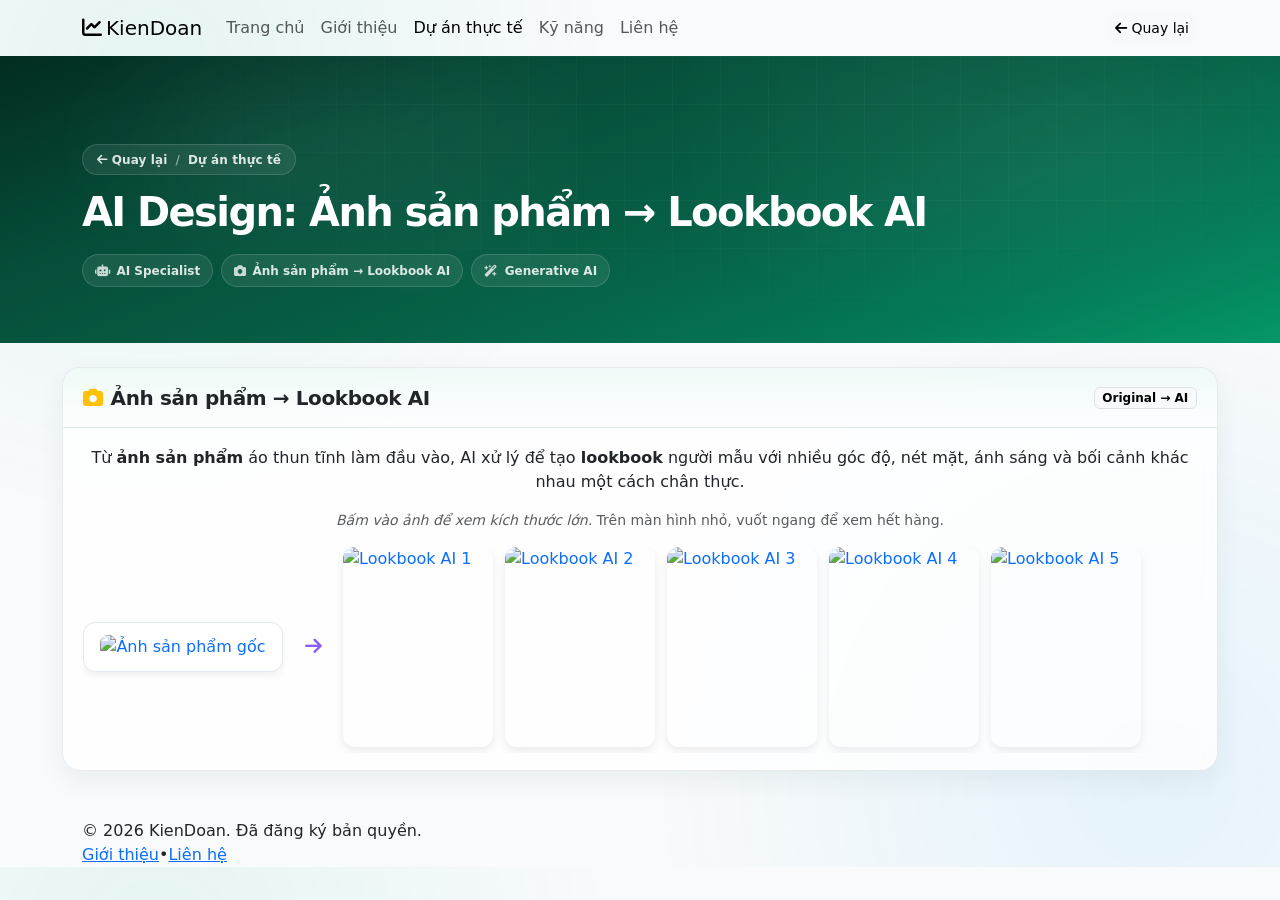
==== case-study-ai.html @ 12bda150 "Add files via upload" ====
<!DOCTYPE html>
<html lang="vi">

<head>
  <meta charset="UTF-8">
  <meta name="viewport" content="width=device-width,initial-scale=1.0">
  <title>Dự Án Tối Ưu Quảng Cáo Facebook | Hồ Sơ KienDoan</title>
  <meta name="description"
    content="Dự án tối ưu quảng cáo Facebook theo cấu trúc tổng quan, vấn đề, chiến lược, triển khai, tối ưu và kết quả.">
  <link rel="preconnect" href="https://fonts.googleapis.com">
  <link rel="preconnect" href="https://fonts.gstatic.com" crossorigin>
  <link href="https://fonts.googleapis.com/css2?family=Inter:wght@300;400;500;600;700;800;900&amp;display=swap"
    rel="stylesheet">
  <link href="https://cdn.jsdelivr.net/npm/bootstrap@5.3.3/dist/css/bootstrap.min.css" rel="stylesheet">
  <link href="https://cdnjs.cloudflare.com/ajax/libs/font-awesome/6.5.1/css/all.min.css" rel="stylesheet">
  <link href="assets/css/styles.css" rel="stylesheet">
  <style>
    html {
      scroll-behavior: smooth;
    }

    body {
      background:
        radial-gradient(circle at 12% 8%, rgba(16, 185, 129, 0.08), transparent 33%),
        radial-gradient(circle at 90% 90%, rgba(14, 165, 233, 0.08), transparent 36%),
        #f8fafc;
    }

    .read-progress {
      position: fixed;
      top: 0;
      left: 0;
      height: 3px;
      width: 0;
      background: linear-gradient(90deg, #10b981, #14b8a6);
      z-index: 1200;
      box-shadow: 0 3px 10px rgba(16, 185, 129, 0.35);
      transition: width 120ms linear;
    }

    .case-floating-nav {
      position: sticky;
      top: 92px;
      align-self: start;
      padding: .85rem;
      border-radius: 14px;
      border: 1px solid rgba(148, 163, 184, 0.25);
      background: rgba(255, 255, 255, 0.86);
      backdrop-filter: blur(10px);
      -webkit-backdrop-filter: blur(10px);
      box-shadow: 0 10px 24px rgba(2, 44, 34, 0.08);
    }

    .case-layout {
      display: grid;
      grid-template-columns: minmax(0, 1fr) 220px;
      gap: 1.2rem;
      align-items: start;
    }

    .case-content {
      min-width: 0;
    }

    .case-nav-title {
      margin: 0 0 .55rem;
      font-size: .75rem;
      font-weight: 850;
      color: var(--gray-500);
      text-transform: uppercase;
      letter-spacing: .08em;
    }

    .case-nav-list {
      margin: 0;
      padding: 0;
      list-style: none;
      display: grid;
      gap: .28rem;
    }

    .case-nav-link {
      display: flex;
      align-items: center;
      gap: .42rem;
      font-size: .79rem;
      text-decoration: none;
      color: var(--gray-600);
      padding: .38rem .5rem;
      border-radius: 10px;
      transition: background 180ms ease, color 180ms ease, transform 180ms ease;
    }

    .case-nav-link i {
      font-size: .75rem;
      color: var(--primary-600);
    }

    .case-nav-link:hover {
      color: var(--gray-900);
      background: rgba(16, 185, 129, 0.08);
      transform: translateX(2px);
    }

    .case-nav-link.is-active {
      color: var(--primary-800);
      background: rgba(16, 185, 129, 0.12);
      font-weight: 700;
    }

    .visual-placeholder {
      border: 1px dashed rgba(148, 163, 184, 0.45);
      border-radius: 14px;
      background: linear-gradient(135deg, rgba(16, 185, 129, 0.08), rgba(255, 255, 255, 0.96));
      min-height: 118px;
      padding: .85rem;
      display: grid;
      place-items: center;
      text-align: center;
      color: var(--gray-600);
      font-size: .84rem;
      font-weight: 700;
    }

    .visual-placeholder small {
      display: block;
      margin-top: .35rem;
      color: var(--gray-500);
      font-weight: 600;
    }

    .mini-chart {
      border: 1px solid rgba(148, 163, 184, 0.25);
      border-radius: 14px;
      background: linear-gradient(180deg, rgba(248, 250, 252, 0.88), #fff);
      padding: .75rem;
    }

    .mini-chart-head {
      font-size: .72rem;
      font-weight: 800;
      color: var(--gray-500);
      letter-spacing: .06em;
      text-transform: uppercase;
      margin-bottom: .65rem;
    }

    .mini-bars {
      display: flex;
      align-items: flex-end;
      gap: .35rem;
      min-height: 74px;
    }

    .mini-bars span {
      flex: 1;
      border-radius: 999px 999px 6px 6px;
      background: linear-gradient(180deg, rgba(16, 185, 129, .82), rgba(16, 185, 129, .42));
      border: 1px solid rgba(16, 185, 129, .24);
    }

    .mini-bars span:nth-child(1) {
      height: 32px;
    }

    .mini-bars span:nth-child(2) {
      height: 56px;
    }

    .mini-bars span:nth-child(3) {
      height: 74px;
    }

    .mini-bars span:nth-child(4) {
      height: 46px;
    }

    .mini-bars span:nth-child(5) {
      height: 26px;
    }

    .mini-legend {
      display: flex;
      justify-content: space-between;
      gap: .45rem;
      margin-top: .6rem;
      font-size: .68rem;
      color: var(--gray-500);
      font-weight: 700;
    }

    .mini-heat {
      display: grid;
      grid-template-columns: repeat(5, 1fr);
      gap: .3rem;
    }

    .mini-heat span {
      aspect-ratio: 1/1;
      border-radius: 8px;
      border: 1px solid rgba(148, 163, 184, .2);
      background: #ecfeff;
    }

    .mini-heat span:nth-child(2),
    .mini-heat span:nth-child(7),
    .mini-heat span:nth-child(11) {
      background: #bbf7d0;
    }

    .mini-heat span:nth-child(3),
    .mini-heat span:nth-child(8),
    .mini-heat span:nth-child(13) {
      background: #86efac;
    }

    .mini-heat span:nth-child(4),
    .mini-heat span:nth-child(14) {
      background: #fecaca;
    }

    .mini-heat span:nth-child(5),
    .mini-heat span:nth-child(10),
    .mini-heat span:nth-child(15) {
      background: #fee2e2;
    }

    .decision-card {
      border: 1px solid rgba(148, 163, 184, 0.24);
      border-radius: 16px;
      padding: 1rem .95rem;
      background: rgba(255, 255, 255, 0.88);
      box-shadow: 0 8px 20px rgba(2, 44, 34, 0.06);
      height: 100%;
    }

    .decision-card h6 {
      margin: 0 0 .35rem;
      font-weight: 850;
      letter-spacing: -.01em;
    }

    .decision-card p {
      margin: 0;
      color: var(--gray-600);
      font-size: .86rem;
      line-height: 1.55;
    }

    .decision-card.scale {
      border-color: rgba(5, 150, 105, 0.28);
      background: rgba(236, 253, 245, 0.78);
    }

    .decision-card.optimize {
      border-color: rgba(37, 99, 235, 0.26);
      background: rgba(239, 246, 255, 0.76);
    }

    .decision-card.hold {
      border-color: rgba(245, 158, 11, 0.28);
      background: rgba(255, 251, 235, 0.82);
    }

    .decision-card.kill {
      border-color: rgba(239, 68, 68, 0.26);
      background: rgba(254, 242, 242, 0.8);
    }

    .ba-grid {
      display: grid;
      grid-template-columns: repeat(2, minmax(0, 1fr));
      gap: 1rem;
    }

    .ba-card {
      border: 1px solid rgba(148, 163, 184, 0.24);
      border-radius: 18px;
      background: rgba(255, 255, 255, 0.86);
      box-shadow: 0 10px 24px rgba(2, 44, 34, 0.06);
      overflow: hidden;
      height: 100%;
    }

    .ba-card.before {
      border-color: rgba(239, 68, 68, 0.22);
    }

    .ba-card.after {
      border-color: rgba(16, 185, 129, 0.28);
    }

    .ba-card-head {
      display: flex;
      align-items: center;
      justify-content: space-between;
      gap: .75rem;
      padding: .95rem 1.05rem;
      border-bottom: 1px solid rgba(148, 163, 184, 0.18);
    }

    .ba-card.before .ba-card-head {
      background: rgba(254, 242, 242, 0.78);
    }

    .ba-card.after .ba-card-head {
      background: rgba(236, 253, 245, 0.82);
    }

    .ba-title {
      margin: 0;
      font-weight: 900;
      color: var(--gray-900);
      letter-spacing: -.02em;
    }

    .ba-tag {
      flex: 0 0 auto;
      border-radius: 999px;
      padding: .25rem .55rem;
      font-size: .68rem;
      font-weight: 850;
      text-transform: uppercase;
      letter-spacing: .06em;
    }

    .before .ba-tag {
      color: #991b1b;
      background: rgba(254, 226, 226, 0.95);
    }

    .after .ba-tag {
      color: #047857;
      background: rgba(209, 250, 229, 0.95);
    }

    .ba-card-body {
      padding: 1rem 1.05rem;
      color: var(--gray-600);
    }

    .ba-list {
      margin: 0;
      padding-left: 1.1rem;
    }

    .ba-list li+li {
      margin-top: .52rem;
    }

    .ba-metric-grid {
      display: grid;
      grid-template-columns: repeat(4, minmax(0, 1fr));
      gap: .75rem;
      margin-top: 1rem;
    }

    .ba-metric {
      border: 1px solid rgba(148, 163, 184, 0.22);
      border-radius: 14px;
      background: linear-gradient(180deg, rgba(248, 250, 252, 0.9), #fff);
      padding: .85rem;
      min-height: 104px;
    }

    .ba-metric-label {
      margin: 0 0 .4rem;
      font-size: .7rem;
      color: var(--gray-500);
      font-weight: 850;
      text-transform: uppercase;
      letter-spacing: .07em;
    }

    .ba-metric-change {
      display: flex;
      align-items: baseline;
      justify-content: space-between;
      gap: .5rem;
      margin-bottom: .28rem;
    }

    .ba-metric-old {
      color: var(--gray-400);
      font-size: .86rem;
      font-weight: 800;
      text-decoration: line-through;
    }

    .ba-metric-new {
      color: var(--primary-800);
      font-size: 1.15rem;
      font-weight: 950;
      letter-spacing: -.03em;
    }

    .ba-metric-note {
      margin: 0;
      color: var(--gray-500);
      font-size: .78rem;
      line-height: 1.45;
    }

    .action-table {
      border: 1px solid rgba(148, 163, 184, 0.22);
      border-radius: 16px;
      overflow: hidden;
    }

    .action-row {
      display: grid;
      grid-template-columns: 1fr 1.2fr .8fr;
      gap: .75rem;
      padding: .8rem .95rem;
      align-items: start;
      background: rgba(255, 255, 255, 0.82);
    }

    .action-row+.action-row {
      border-top: 1px solid rgba(148, 163, 184, 0.16);
    }

    .action-row.head {
      background: rgba(16, 185, 129, 0.08);
      color: var(--gray-500);
      font-size: .72rem;
      font-weight: 900;
      text-transform: uppercase;
      letter-spacing: .07em;
    }

    .action-row strong {
      color: var(--gray-900);
      font-weight: 850;
    }

    .project-facts {
      display: grid;
      gap: .7rem;
    }

    .project-fact {
      display: grid;
      grid-template-columns: 104px 1fr;
      gap: .75rem;
      padding: .78rem .85rem;
      border: 1px solid rgba(148, 163, 184, 0.2);
      border-radius: 14px;
      background: rgba(248, 250, 252, 0.72);
    }

    .project-fact span {
      color: var(--gray-500);
      font-size: .72rem;
      font-weight: 900;
      text-transform: uppercase;
      letter-spacing: .07em;
    }

    .project-fact strong {
      color: var(--gray-900);
      font-size: .94rem;
      line-height: 1.45;
    }

    .ba-visual {
      margin-top: 1rem;
      border: 1px solid rgba(148, 163, 184, 0.22);
      border-radius: 16px;
      overflow: hidden;
      background: #fff;
    }

    .ba-visual img {
      display: block;
      width: 100%;
      height: auto;
      max-height: 520px;
      object-fit: contain;
      background: #fff;
    }

    .ba-visual figcaption {
      padding: .75rem .85rem;
      color: var(--gray-600);
      background: rgba(248, 250, 252, 0.8);
      border-top: 1px solid rgba(148, 163, 184, 0.18);
      font-size: .82rem;
      line-height: 1.45;
    }

    .strategy-summary {
      border: 1px solid rgba(16, 185, 129, 0.24);
      border-radius: 18px;
      padding: clamp(1rem, 2.5vw, 1.35rem);
      background:
        linear-gradient(135deg, rgba(236, 253, 245, 0.9), rgba(239, 246, 255, 0.82)),
        #fff;
    }

    .strategy-summary p {
      margin: 0;
      color: var(--gray-700);
      line-height: 1.75;
      font-size: 1rem;
    }

    .result-grid {
      display: grid;
      grid-template-columns: repeat(4, minmax(0, 1fr));
      gap: .85rem;
    }

    .result-stat {
      min-height: 132px;
      border: 1px solid rgba(16, 185, 129, 0.22);
      border-radius: 16px;
      padding: .95rem;
      background: linear-gradient(180deg, rgba(236, 253, 245, 0.78), #fff);
    }

    .result-stat .stat-label {
      margin: 0 0 .45rem;
      color: var(--gray-500);
      font-size: .72rem;
      font-weight: 900;
      letter-spacing: .07em;
      text-transform: uppercase;
    }

    .result-stat .stat-value {
      margin: 0;
      color: var(--primary-800);
      font-size: clamp(1.35rem, 3vw, 1.8rem);
      font-weight: 950;
      letter-spacing: -.04em;
      line-height: 1.05;
    }

    .result-stat .stat-note {
      margin: .45rem 0 0;
      color: var(--gray-600);
      font-size: .82rem;
      line-height: 1.45;
    }

    .cta-strip {
      border: 1px solid rgba(16, 185, 129, 0.24);
      border-radius: 20px;
      background: linear-gradient(120deg, rgba(2, 44, 34, 0.96), rgba(6, 95, 70, 0.94));
      color: #fff;
      padding: clamp(1.25rem, 2.5vw, 1.75rem);
      box-shadow: 0 18px 36px rgba(2, 44, 34, 0.2);
    }

    .cta-strip h4 {
      font-weight: 900;
      letter-spacing: -.02em;
      margin-bottom: .45rem;
    }

    .cta-strip p {
      margin: 0;
      color: rgba(255, 255, 255, 0.78);
    }

    .cta-actions {
      display: flex;
      flex-wrap: wrap;
      gap: .55rem;
      margin-top: 1rem;
    }

    .cta-actions .btn {
      border-radius: 999px;
      font-weight: 750;
      padding: .48rem .88rem;
    }

    .case-hero {
      background: linear-gradient(160deg, #022c22 0%, #064e3b 30%, #065f46 55%, #047857 80%, #059669 100%);
      padding: clamp(3.75rem, 7vw, 5.5rem) 0 clamp(2.75rem, 5vw, 3.5rem);
      color: #fff;
      position: relative;
      overflow: hidden;
    }

    .case-hero::before {
      content: '';
      position: absolute;
      inset: 0;
      background:
        radial-gradient(circle at 18% 30%, rgba(255, 255, 255, .10), transparent 35%),
        radial-gradient(circle at 85% 20%, rgba(255, 255, 255, .06), transparent 40%),
        linear-gradient(rgba(255, 255, 255, .03) 1px, transparent 1px),
        linear-gradient(90deg, rgba(255, 255, 255, .03) 1px, transparent 1px);
      background-size: auto, auto, 48px 48px, 48px 48px;
      pointer-events: none;
      opacity: .9;
      mask-image: radial-gradient(ellipse at 60% 30%, black 22%, transparent 70%);
      -webkit-mask-image: radial-gradient(ellipse at 60% 30%, black 22%, transparent 70%);
    }

    .case-hero * {
      position: relative;
    }

    .case-breadcrumb {
      display: inline-flex;
      align-items: center;
      gap: .5rem;
      padding: .35rem .85rem;
      border-radius: 999px;
      background: rgba(255, 255, 255, .08);
      border: 1px solid rgba(255, 255, 255, .14);
      color: rgba(255, 255, 255, .86);
      font-size: .75rem;
      font-weight: 650;
      letter-spacing: .01em;
      backdrop-filter: blur(10px);
      -webkit-backdrop-filter: blur(10px);
      margin-bottom: 1rem;
    }

    .case-title {
      font-weight: 900;
      letter-spacing: -.04em;
      line-height: 1.08;
      font-size: clamp(2rem, 5.2vw, 3rem);
      margin-bottom: .75rem;
    }

    .case-subtitle {
      color: rgba(255, 255, 255, .70);
      max-width: 70ch;
      margin: 0;
      line-height: 1.65;
    }

    .pill-row {
      display: flex;
      flex-wrap: wrap;
      gap: .5rem;
      margin-top: 1.25rem;
    }

    .pill {
      display: inline-flex;
      align-items: center;
      gap: .4rem;
      padding: .4rem .75rem;
      border-radius: 999px;
      background: rgba(255, 255, 255, .08);
      border: 1px solid rgba(255, 255, 255, .14);
      color: rgba(255, 255, 255, .85);
      font-size: .75rem;
      font-weight: 650;
    }

    .pill i {
      opacity: .9;
    }

    .kpi-card {
      border: 1px solid rgba(16, 185, 129, .20);
      border-radius: 16px;
      background: linear-gradient(135deg, rgba(16, 185, 129, .08), rgba(255, 255, 255, .85));
      padding: 1rem 1rem .9rem;
      height: 100%;
      box-shadow: 0 10px 22px rgba(2, 44, 34, 0.05);
      transition: transform 220ms ease, box-shadow 220ms ease, border-color 220ms ease;
    }

    .kpi-card:hover {
      transform: translateY(-4px);
      border-color: rgba(16, 185, 129, 0.35);
      box-shadow: 0 16px 34px rgba(2, 44, 34, 0.12);
    }

    .kpi-top {
      display: flex;
      align-items: center;
      justify-content: space-between;
      gap: .75rem;
    }

    .kpi-icon {
      width: 36px;
      height: 36px;
      border-radius: 12px;
      background: rgba(16, 185, 129, .12);
      color: var(--primary-700);
      display: flex;
      align-items: center;
      justify-content: center;
      flex: 0 0 auto;
    }

    .kpi-label {
      font-size: .72rem;
      color: var(--gray-500);
      font-weight: 750;
      text-transform: uppercase;
      letter-spacing: .08em;
    }

    .kpi-value {
      font-size: 1.35rem;
      font-weight: 900;
      color: var(--gray-900);
      letter-spacing: -.03em;
      line-height: 1.1;
      margin-top: .15rem;
    }

    .kpi-note {
      font-size: .78rem;
      color: var(--gray-500);
      margin-top: .35rem;
    }

    .section-title {
      font-weight: 900;
      letter-spacing: -.03em;
      color: var(--gray-900);
      margin-bottom: .5rem;
      line-height: 1.15;
    }

    .section-lead {
      color: var(--gray-500);
      margin: 0;
      max-width: 75ch;
    }

    .flow-intro {
      border: 1px solid rgba(148, 163, 184, 0.24);
      border-radius: 18px;
      background:
        linear-gradient(135deg, rgba(16, 185, 129, 0.10), rgba(14, 165, 233, 0.08)),
        rgba(255, 255, 255, 0.88);
      backdrop-filter: blur(8px);
      -webkit-backdrop-filter: blur(8px);
      box-shadow: 0 14px 32px rgba(2, 44, 34, 0.08);
      padding: clamp(1rem, 2.6vw, 1.45rem);
      position: relative;
      overflow: hidden;
    }

    .flow-intro::before {
      content: "";
      position: absolute;
      left: 0;
      right: 0;
      top: 0;
      height: 3px;
      background: linear-gradient(90deg, var(--primary-500), #14b8a6);
    }

    .flow-intro .section-title {
      font-size: clamp(1.45rem, 3.5vw, 2.2rem);
      margin-bottom: .65rem;
    }

    .flow-intro .section-lead {
      font-size: clamp(.98rem, 2vw, 1.15rem);
      color: var(--gray-600);
      line-height: 1.65;
    }

    .case-panel {
      border: 1px solid rgba(148, 163, 184, 0.22);
      border-radius: 18px;
      background: rgba(255, 255, 255, 0.8);
      backdrop-filter: blur(8px);
      -webkit-backdrop-filter: blur(8px);
      box-shadow: 0 10px 28px rgba(2, 44, 34, 0.06);
      overflow: hidden;
      transition: transform 240ms ease, box-shadow 240ms ease, border-color 240ms ease;
    }

    .case-panel:hover {
      transform: translateY(-4px);
      box-shadow: 0 20px 40px rgba(2, 44, 34, 0.11);
      border-color: rgba(16, 185, 129, 0.32);
    }

    .case-panel-head {
      padding: 1.1rem 1.25rem;
      border-bottom: 1px solid rgba(148, 163, 184, 0.18);
      background: linear-gradient(180deg, rgba(16, 185, 129, .06), rgba(255, 255, 255, 0));
      display: flex;
      align-items: center;
      justify-content: space-between;
      gap: 1rem;
    }

    .case-panel-title {
      margin: 0;
      font-weight: 900;
      letter-spacing: -.02em;
    }

    .case-panel-body {
      padding: 1.1rem 1.25rem;
    }

    .timeline {
      list-style: none;
      padding: 0;
      margin: 0;
      display: grid;
      gap: .85rem;
    }

    .tl-item {
      display: grid;
      grid-template-columns: auto 1fr;
      gap: .75rem;
      align-items: start;
    }

    .tl-dot {
      width: 28px;
      height: 28px;
      border-radius: 10px;
      background: rgba(16, 185, 129, .12);
      color: var(--primary-700);
      display: flex;
      align-items: center;
      justify-content: center;
      margin-top: .1rem;
      flex: 0 0 auto;
    }

    .tl-title {
      font-weight: 850;
      margin: 0;
      color: var(--gray-900);
    }

    .tl-desc {
      margin: .2rem 0 0;
      color: var(--gray-600);
      font-size: .9rem;
      line-height: 1.6;
    }

    .evidence-box {
      border: 1px dashed rgba(148, 163, 184, 0.4);
      border-radius: 16px;
      background: linear-gradient(135deg, var(--surface-1), #fff);
      min-height: 150px;
      padding: 1rem;
      color: var(--gray-600);
      display: grid;
      place-items: center;
      text-align: center;
      font-weight: 700;
    }

    .evidence-box small {
      display: block;
      font-weight: 650;
      color: var(--gray-500);
      margin-top: .35rem;
    }

    .case-figure {
      border: 1px solid rgba(148, 163, 184, 0.25);
      border-radius: 16px;
      overflow: hidden;
      background: #fff;
      box-shadow: 0 10px 24px rgba(2, 44, 34, 0.08);
    }

    .case-figure img {
      width: 100%;
      height: auto;
      display: block;
      object-fit: contain;
      background: #fff;
      transition: transform 220ms ease;
    }

    .case-figure-link {
      display: block;
      text-decoration: none;
      cursor: zoom-in;
    }

    .case-figure-link:hover img {
      transform: scale(1.02);
    }

    .image-lightbox {
      position: fixed;
      inset: 0;
      background: rgba(2, 6, 23, 0.82);
      backdrop-filter: blur(4px);
      -webkit-backdrop-filter: blur(4px);
      display: none;
      align-items: center;
      justify-content: center;
      padding: 1.2rem;
      z-index: 1100;
    }

    .image-lightbox.is-open {
      display: flex;
    }

    .image-lightbox-content {
      max-width: min(1100px, 95vw);
      max-height: 88vh;
      width: auto;
      height: auto;
      border-radius: 14px;
      border: 1px solid rgba(255, 255, 255, 0.24);
      box-shadow: 0 20px 50px rgba(0, 0, 0, 0.35);
      background: #fff;
      display: block;
    }

    .lightbox-close {
      position: absolute;
      top: 14px;
      right: 14px;
      width: 40px;
      height: 40px;
      border-radius: 999px;
      border: 1px solid rgba(255, 255, 255, 0.28);
      background: rgba(15, 23, 42, 0.62);
      color: #fff;
      display: flex;
      align-items: center;
      justify-content: center;
      cursor: pointer;
      transition: background 180ms ease;
    }

    .lightbox-close:hover {
      background: rgba(15, 23, 42, 0.9);
    }

    .case-figcaption {
      padding: .75rem .9rem;
      font-size: .82rem;
      color: var(--gray-600);
      border-top: 1px solid rgba(148, 163, 184, 0.2);
      background: linear-gradient(180deg, rgba(248, 250, 252, 0.65), #fff);
    }

    .case-section {
      scroll-margin-top: 90px;
    }

    .reveal-item {
      opacity: 0;
      transform: translateY(18px);
      transition: opacity 520ms ease, transform 520ms ease;
    }

    .reveal-item.is-visible {
      opacity: 1;
      transform: translateY(0);
    }

    @media (max-width: 991.98px) {
      .case-hero {
        padding: clamp(2.8rem, 8vw, 3.8rem) 0 clamp(2rem, 6vw, 2.6rem);
      }

      .case-title {
        font-size: clamp(1.65rem, 6.4vw, 2.2rem);
      }

      .case-subtitle {
        font-size: .92rem;
        line-height: 1.58;
      }

      .kpi-card {
        padding: .85rem .85rem .78rem;
      }

      .kpi-value {
        font-size: 1.2rem;
      }

      .case-panel-head,
      .case-panel-body {
        padding: .92rem 1rem;
      }

      .ba-grid,
      .ba-metric-grid,
      .result-grid {
        grid-template-columns: 1fr;
      }

      .project-fact {
        grid-template-columns: 1fr;
        gap: .25rem;
      }

      .action-row {
        grid-template-columns: 1fr;
        gap: .35rem;
      }

      .action-row.head {
        display: none;
      }

      .cta-strip {
        padding: 1.1rem 1rem;
      }

      .cta-actions .btn {
        width: 100%;
        justify-content: center;
      }
    }

    @media (max-width: 575.98px) {
      .read-progress {
        height: 2px;
      }

      .pill-row {
        gap: .38rem;
      }

      .pill {
        font-size: .68rem;
        padding: .33rem .58rem;
      }

      .kpi-note {
        font-size: .72rem;
      }

      .case-panel-title {
        font-size: 1rem;
      }

      .mini-chart-head {
        font-size: .66rem;
      }
    }

    @media (max-width: 1200px) {
      .case-layout {
        grid-template-columns: 1fr;
      }

      .case-floating-nav {
        display: none;
      }
    }

    /* Ảnh sản phẩm → Lookbook AI: cùng một hàng ngang (cuộn ngang khi cần) */
    .ai-pl-strip {
      display: flex;
      flex-direction: row;
      flex-wrap: nowrap;
      align-items: stretch;
      gap: 0.75rem;
      overflow-x: auto;
      overflow-y: hidden;
      padding-bottom: 0.35rem;
      -webkit-overflow-scrolling: touch;
      scrollbar-width: thin;
    }

    .ai-pl-strip > * {
      flex: 0 0 auto;
    }

    .ai-pl-product {
      width: min(200px, 46vw);
      border: 1px solid #e2e8f0;
      border-radius: 12px;
      padding: 12px;
      background: #fff;
      box-shadow: 0 4px 6px rgba(0, 0, 0, 0.05);
      display: flex;
      align-items: center;
      justify-content: center;
      align-self: center;
    }

    .ai-pl-product img {
      width: 100%;
      height: auto;
      border-radius: 8px;
      display: block;
    }

    .ai-pl-arrow {
      width: 36px;
      display: flex;
      align-items: center;
      justify-content: center;
      align-self: center;
      color: #8b5cf6;
      font-size: 1.2rem;
    }

    .ai-pl-thumb {
      width: min(150px, 42vw);
    }

    .ai-pl-thumb a {
      border-radius: 12px;
      overflow: hidden;
      display: block;
      box-shadow: 0 4px 10px rgba(0, 0, 0, 0.08);
    }

    .ai-pl-thumb img {
      width: 100%;
      height: auto;
      aspect-ratio: 3/4;
      object-fit: cover;
      display: block;
    }
  </style>
</head>

<body>
  <div class="read-progress" id="readProgress"></div>
  <nav class="navbar navbar-expand-lg navbar-custom sticky-top">
    <div class="container">
      <a class="navbar-brand" href="index.html"><i class="fas fa-chart-line me-1"
          style="color:var(--primary-500)"></i><span style="color:var(--primary-500)">KienDoan</span></a>
      <button class="navbar-toggler border-0" type="button" data-bs-toggle="collapse" data-bs-target="#navbarMain">
        <span class="navbar-toggler-icon"></span>
      </button>
      <div class="collapse navbar-collapse" id="navbarMain">
        <ul class="navbar-nav me-auto mb-2 mb-lg-0">
          <li class="nav-item"><a class="nav-link" href="index.html#home">Trang chủ</a></li>
          <li class="nav-item"><a class="nav-link" href="index.html#about">Giới thiệu</a></li>
          <li class="nav-item"><a class="nav-link active" href="case-study.html">Dự án thực tế</a></li>
          <li class="nav-item"><a class="nav-link" href="index.html#skills">Kỹ năng</a></li>
          <li class="nav-item"><a class="nav-link" href="index.html#contact">Liên hệ</a></li>
        </ul>
        <a href="index.html#case-study" class="btn btn-light btn-sm"><i class="fas fa-arrow-left me-1"></i>Quay lại</a>
      </div>
    </div>
  </nav>

  <header class="case-hero">
    <div class="container">
      <div class="case-breadcrumb">
        <a href="index.html#case-study" style="color:inherit;text-decoration:none"><i
            class="fas fa-arrow-left me-1"></i>Quay lại</a>
        <span style="opacity:.55">/</span>
        <span>Dự án thực tế</span>
      </div>
      <h1 class="case-title" style="font-size: clamp(1.8rem, 4vw, 2.5rem);">AI Design: Ảnh sản phẩm → Lookbook AI</h1>

      <div class="pill-row">
        <span class="pill"><i class="fas fa-robot"></i>AI Specialist</span>
        <span class="pill"><i class="fas fa-camera"></i>Ảnh sản phẩm → Lookbook AI</span>
        <span class="pill"><i class="fas fa-wand-magic-sparkles"></i>Generative AI</span>
      </div>
    </div>
  </header>

  <main class="container pb-5" style="max-width:1180px;">
    <div class="case-layout" style="grid-template-columns: 1fr;">
      <div class="case-content">
        <!-- SECTION: Ảnh sản phẩm → Lookbook AI (một mục) -->
        <div class="case-panel mt-4 case-section reveal-item" id="overview">
          <div class="case-panel-head">
            <h5 class="case-panel-title"><i class="fas fa-camera me-2 text-warning"></i>Ảnh sản phẩm → Lookbook AI</h5>
            <span class="badge text-bg-light border">Original → AI</span>
          </div>
          <div class="case-panel-body">
            <p class="mb-3 text-center">Từ <strong>ảnh sản phẩm</strong> áo thun tĩnh làm đầu vào, AI xử lý để tạo <strong>lookbook</strong> người mẫu với nhiều góc độ, nét mặt, ánh sáng và bối cảnh khác nhau một cách chân thực.</p>
            <p class="small text-muted text-center mb-3"><em>Bấm vào ảnh để xem kích thước lớn.</em> Trên màn hình nhỏ, vuốt ngang để xem hết hàng.</p>

            <div class="ai-pl-strip" role="region" aria-label="Ảnh sản phẩm và lookbook AI trên một hàng">
              <div class="ai-pl-product">
                <a href="assets/img/products/PRODUCT.jpeg" data-lightbox-image="assets/img/products/PRODUCT.jpeg" class="case-figure-link">
                  <img src="assets/img/products/PRODUCT.jpeg" alt="Ảnh sản phẩm gốc">
                </a>
              </div>
              <div class="ai-pl-arrow" aria-hidden="true"><i class="fas fa-arrow-right"></i></div>
              <div class="ai-pl-thumb">
                <a href="assets/img/products/High_fashion_editorial_portrait,_capturing_202605111205.jpeg" data-lightbox-image="assets/img/products/High_fashion_editorial_portrait,_capturing_202605111205.jpeg" class="case-figure-link">
                  <img src="assets/img/products/High_fashion_editorial_portrait,_capturing_202605111205.jpeg" alt="Lookbook AI 1">
                </a>
              </div>
              <div class="ai-pl-thumb">
                <a href="assets/img/products/High_fashion_editorial_portrait,_capturing_202605111205-2.jpeg" data-lightbox-image="assets/img/products/High_fashion_editorial_portrait,_capturing_202605111205-2.jpeg" class="case-figure-link">
                  <img src="assets/img/products/High_fashion_editorial_portrait,_capturing_202605111205-2.jpeg" alt="Lookbook AI 2">
                </a>
              </div>
              <div class="ai-pl-thumb">
                <a href="assets/img/products/Người_mẫu_nữ_Việt_Nam_202605111206.jpeg" data-lightbox-image="assets/img/products/Người_mẫu_nữ_Việt_Nam_202605111206.jpeg" class="case-figure-link">
                  <img src="assets/img/products/Người_mẫu_nữ_Việt_Nam_202605111206.jpeg" alt="Lookbook AI 3">
                </a>
              </div>
              <div class="ai-pl-thumb">
                <a href="assets/img/products/Người_mẫu_nữ_Việt_Nam_202605111207.jpeg" data-lightbox-image="assets/img/products/Người_mẫu_nữ_Việt_Nam_202605111207.jpeg" class="case-figure-link">
                  <img src="assets/img/products/Người_mẫu_nữ_Việt_Nam_202605111207.jpeg" alt="Lookbook AI 4">
                </a>
              </div>
              <div class="ai-pl-thumb">
                <a href="assets/img/products/Người_mẫu_nữ_Việt_Nam_202605111207-2.jpeg" data-lightbox-image="assets/img/products/Người_mẫu_nữ_Việt_Nam_202605111207-2.jpeg" class="case-figure-link">
                  <img src="assets/img/products/Người_mẫu_nữ_Việt_Nam_202605111207-2.jpeg" alt="Lookbook AI 5">
                </a>
              </div>
            </div>
          </div>
        </div>

      </div>
    </div>
  </main>

  <div class="image-lightbox" id="imageLightbox" aria-hidden="true">
    <button class="lightbox-close" id="lightboxClose" aria-label="Đóng ảnh"><i class="fas fa-xmark"></i></button>
    <img class="image-lightbox-content" id="lightboxImage" alt="Ảnh minh hoạ phóng to">
  </div>

  <footer class="footer mt-0">
    <div class="container">
      <div class="footer-bottom">
        <div>© 2026 KienDoan. Đã đăng ký bản quyền.</div>
        <div><a href="index.html#about">Giới thiệu</a><span class="footer-dot">•</span><a href="index.html#contact">Liên
            hệ</a></div>
      </div>
    </div>
  </footer>

  <script src="https://cdn.jsdelivr.net/npm/bootstrap@5.3.3/dist/js/bootstrap.bundle.min.js"></script>
  <script>
    const lightbox = document.getElementById('imageLightbox');
    const lightboxImage = document.getElementById('lightboxImage');
    const lightboxClose = document.getElementById('lightboxClose');
    const lightboxTriggers = document.querySelectorAll('[data-lightbox-image]');

    const closeLightbox = () => {
      lightbox.classList.remove('is-open');
      lightbox.setAttribute('aria-hidden', 'true');
      lightboxImage.removeAttribute('src');
      document.body.style.overflow = '';
    };

    lightboxTriggers.forEach((trigger) => {
      trigger.addEventListener('click', (event) => {
        event.preventDefault();
        const imageSrc = trigger.getAttribute('data-lightbox-image');
        if (!imageSrc) return;
        lightboxImage.setAttribute('src', imageSrc);
        lightbox.classList.add('is-open');
        lightbox.setAttribute('aria-hidden', 'false');
        document.body.style.overflow = 'hidden';
      });
    });

    lightboxClose?.addEventListener('click', closeLightbox);
    lightbox?.addEventListener('click', (event) => {
      if (event.target === lightbox) closeLightbox();
    });
    document.addEventListener('keydown', (event) => {
      if (event.key === 'Escape' && lightbox?.classList.contains('is-open')) closeLightbox();
    });

    const progressBar = document.getElementById('readProgress');
    const updateProgress = () => {
      const scrollTop = window.scrollY;
      const docHeight = document.documentElement.scrollHeight - window.innerHeight;
      const progress = docHeight > 0 ? (scrollTop / docHeight) * 100 : 0;
      if (progressBar) progressBar.style.width = `${Math.min(100, Math.max(0, progress))}%`;
    };
    window.addEventListener('scroll', updateProgress, { passive: true });
    updateProgress();

    const revealItems = document.querySelectorAll('.reveal-item');
    const revealObserver = new IntersectionObserver((entries, observer) => {
      entries.forEach((entry) => {
        if (entry.isIntersecting) {
          entry.target.classList.add('is-visible');
          observer.unobserve(entry.target);
        }
      });
    }, { threshold: 0.18 });
    revealItems.forEach((item) => revealObserver.observe(item));

    const navLinks = Array.from(document.querySelectorAll('.case-nav-link'));
    const sections = Array.from(document.querySelectorAll('.case-section[id]'));
    const updateActiveSection = () => {
      let currentId = '';
      const triggerPoint = window.scrollY + 150;
      sections.forEach((section) => {
        if (section.offsetTop <= triggerPoint) currentId = section.id;
      });
      navLinks.forEach((link) => {
        const target = link.getAttribute('href')?.replace('#', '');
        link.classList.toggle('is-active', !!target && target === currentId);
      });
    };
    window.addEventListener('scroll', updateActiveSection, { passive: true });
    updateActiveSection();
  </script>
</body>

</html>
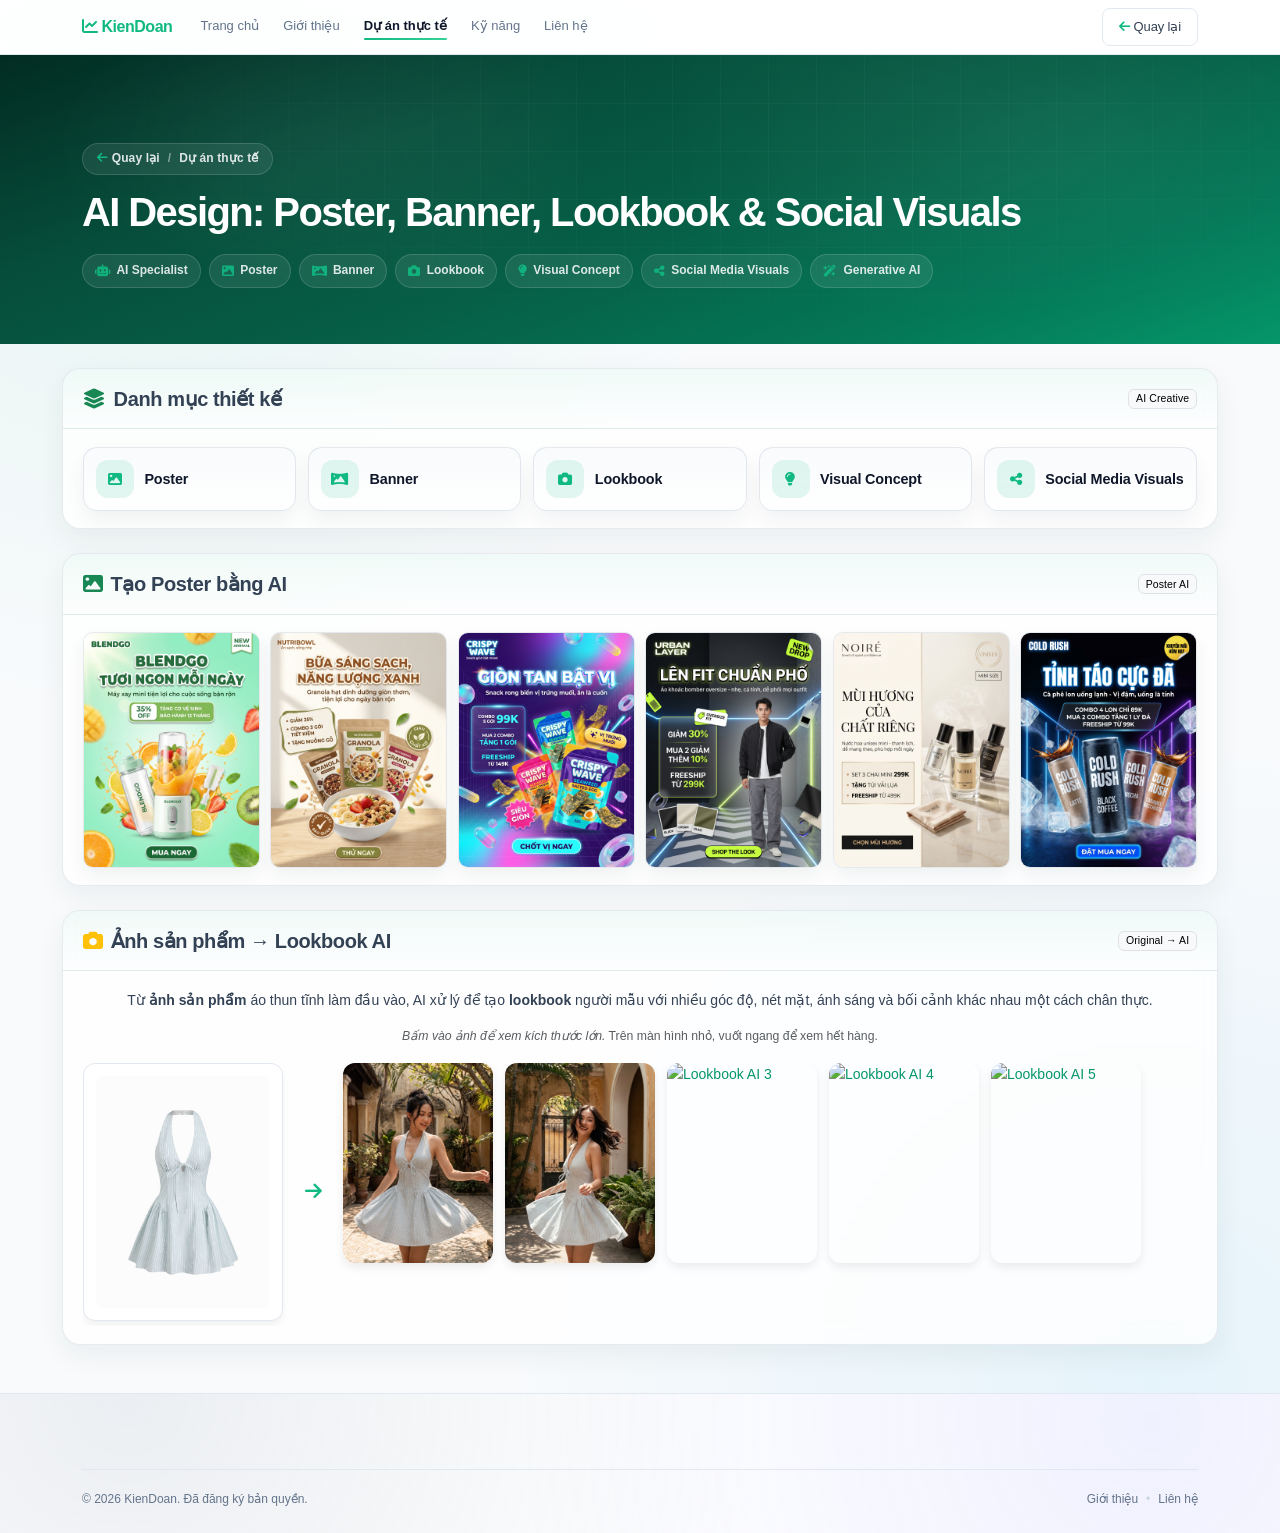
==== commit 8a8af786: "m" ====
--- a/case-study-ai.html
+++ b/case-study-ai.html
@@ -4,9 +4,9 @@
 <head>
   <meta charset="UTF-8">
   <meta name="viewport" content="width=device-width,initial-scale=1.0">
-  <title>Dự Án Tối Ưu Quảng Cáo Facebook | Hồ Sơ KienDoan</title>
+  <title>AI Design | Hồ Sơ KienDoan</title>
   <meta name="description"
-    content="Dự án tối ưu quảng cáo Facebook theo cấu trúc tổng quan, vấn đề, chiến lược, triển khai, tối ưu và kết quả.">
+    content="Showcase AI Design gồm Poster, Banner, Lookbook, Visual Concept và Social Media Visuals.">
   <link rel="preconnect" href="https://fonts.googleapis.com">
   <link rel="preconnect" href="https://fonts.gstatic.com" crossorigin>
   <link href="https://fonts.googleapis.com/css2?family=Inter:wght@300;400;500;600;700;800;900&amp;display=swap"
@@ -805,6 +805,70 @@
       padding: 1.1rem 1.25rem;
     }
 
+    .design-category-grid {
+      display: grid;
+      grid-template-columns: repeat(5, minmax(0, 1fr));
+      gap: .75rem;
+    }
+
+    .design-category-card {
+      border: 1px solid rgba(148, 163, 184, 0.24);
+      border-radius: 14px;
+      background: linear-gradient(180deg, rgba(248, 250, 252, 0.92), #fff);
+      padding: .75rem;
+      display: flex;
+      align-items: center;
+      gap: .65rem;
+      box-shadow: 0 10px 20px rgba(2, 44, 34, 0.05);
+    }
+
+    .design-category-icon {
+      width: 38px;
+      height: 38px;
+      border-radius: 12px;
+      background: rgba(16, 185, 129, .12);
+      color: var(--primary-700);
+      display: inline-flex;
+      align-items: center;
+      justify-content: center;
+      flex: 0 0 auto;
+    }
+
+    .design-category-title {
+      margin: 0;
+      color: var(--gray-900);
+      font-size: .9rem;
+      font-weight: 850;
+      letter-spacing: -.01em;
+      line-height: 1.25;
+    }
+
+    .poster-ai-grid {
+      display: grid;
+      grid-template-columns: repeat(6, minmax(0, 1fr));
+      gap: .65rem;
+    }
+
+    .poster-ai-card {
+      border: 1px solid rgba(148, 163, 184, 0.24);
+      border-radius: 10px;
+      overflow: hidden;
+      background: #fff;
+      box-shadow: 0 8px 18px rgba(2, 44, 34, 0.06);
+    }
+
+    .poster-ai-card img {
+      width: 100%;
+      aspect-ratio: 3 / 4;
+      object-fit: cover;
+      display: block;
+      transition: transform 220ms ease;
+    }
+
+    .poster-ai-card:hover img {
+      transform: scale(1.025);
+    }
+
     .timeline {
       list-style: none;
       padding: 0;
@@ -995,7 +1059,9 @@
 
       .ba-grid,
       .ba-metric-grid,
-      .result-grid {
+      .result-grid,
+      .design-category-grid,
+      .poster-ai-grid {
         grid-template-columns: 1fr;
       }
 
@@ -1057,6 +1123,21 @@
 
       .case-floating-nav {
         display: none;
+      }
+
+      .design-category-grid {
+        grid-template-columns: repeat(2, minmax(0, 1fr));
+      }
+
+      .poster-ai-grid {
+        grid-template-columns: repeat(2, minmax(0, 1fr));
+      }
+    }
+
+    @media (max-width: 575.98px) {
+      .design-category-grid,
+      .poster-ai-grid {
+        grid-template-columns: 1fr;
       }
     }
 
@@ -1159,11 +1240,15 @@
         <span style="opacity:.55">/</span>
         <span>Dự án thực tế</span>
       </div>
-      <h1 class="case-title" style="font-size: clamp(1.8rem, 4vw, 2.5rem);">AI Design: Ảnh sản phẩm → Lookbook AI</h1>
+      <h1 class="case-title" style="font-size: clamp(1.8rem, 4vw, 2.5rem);">AI Design: Poster, Banner, Lookbook & Social Visuals</h1>
 
       <div class="pill-row">
         <span class="pill"><i class="fas fa-robot"></i>AI Specialist</span>
-        <span class="pill"><i class="fas fa-camera"></i>Ảnh sản phẩm → Lookbook AI</span>
+        <span class="pill"><i class="fas fa-image"></i>Poster</span>
+        <span class="pill"><i class="fas fa-panorama"></i>Banner</span>
+        <span class="pill"><i class="fas fa-camera"></i>Lookbook</span>
+        <span class="pill"><i class="fas fa-lightbulb"></i>Visual Concept</span>
+        <span class="pill"><i class="fas fa-share-nodes"></i>Social Media Visuals</span>
         <span class="pill"><i class="fas fa-wand-magic-sparkles"></i>Generative AI</span>
       </div>
     </div>
@@ -1172,6 +1257,78 @@
   <main class="container pb-5" style="max-width:1180px;">
     <div class="case-layout" style="grid-template-columns: 1fr;">
       <div class="case-content">
+        <div class="case-panel mt-4 case-section reveal-item" id="design-scope">
+          <div class="case-panel-head">
+            <h5 class="case-panel-title"><i class="fas fa-layer-group me-2 text-success"></i>Danh mục thiết kế</h5>
+            <span class="badge text-bg-light border">AI Creative</span>
+          </div>
+          <div class="case-panel-body">
+            <div class="design-category-grid" aria-label="Danh mục thiết kế AI">
+              <article class="design-category-card">
+                <span class="design-category-icon"><i class="fas fa-image"></i></span>
+                <h6 class="design-category-title">Poster</h6>
+              </article>
+              <article class="design-category-card">
+                <span class="design-category-icon"><i class="fas fa-panorama"></i></span>
+                <h6 class="design-category-title">Banner</h6>
+              </article>
+              <article class="design-category-card">
+                <span class="design-category-icon"><i class="fas fa-camera"></i></span>
+                <h6 class="design-category-title">Lookbook</h6>
+              </article>
+              <article class="design-category-card">
+                <span class="design-category-icon"><i class="fas fa-lightbulb"></i></span>
+                <h6 class="design-category-title">Visual Concept</h6>
+              </article>
+              <article class="design-category-card">
+                <span class="design-category-icon"><i class="fas fa-share-nodes"></i></span>
+                <h6 class="design-category-title">Social Media Visuals</h6>
+              </article>
+            </div>
+          </div>
+        </div>
+
+        <div class="case-panel mt-4 case-section reveal-item" id="ai-poster">
+          <div class="case-panel-head">
+            <h5 class="case-panel-title"><i class="fas fa-image me-2 text-success"></i>Tạo Poster bằng AI</h5>
+            <span class="badge text-bg-light border">Poster AI</span>
+          </div>
+          <div class="case-panel-body">
+            <div class="poster-ai-grid" aria-label="Bộ poster tạo bằng AI">
+              <article class="poster-ai-card">
+                <a href="assets/img/products/poster/poster1.jpeg" data-lightbox-image="assets/img/products/poster/poster1.jpeg" class="case-figure-link">
+                  <img src="assets/img/products/poster/poster1.jpeg" alt="Poster AI 1">
+                </a>
+              </article>
+              <article class="poster-ai-card">
+                <a href="assets/img/products/poster/poster2.jpeg" data-lightbox-image="assets/img/products/poster/poster2.jpeg" class="case-figure-link">
+                  <img src="assets/img/products/poster/poster2.jpeg" alt="Poster AI 2">
+                </a>
+              </article>
+              <article class="poster-ai-card">
+                <a href="assets/img/products/poster/poster3.jpeg" data-lightbox-image="assets/img/products/poster/poster3.jpeg" class="case-figure-link">
+                  <img src="assets/img/products/poster/poster3.jpeg" alt="Poster AI 3">
+                </a>
+              </article>
+              <article class="poster-ai-card">
+                <a href="assets/img/products/poster/poster4.jpeg" data-lightbox-image="assets/img/products/poster/poster4.jpeg" class="case-figure-link">
+                  <img src="assets/img/products/poster/poster4.jpeg" alt="Poster AI 4">
+                </a>
+              </article>
+              <article class="poster-ai-card">
+                <a href="assets/img/products/poster/poster5.jpeg" data-lightbox-image="assets/img/products/poster/poster5.jpeg" class="case-figure-link">
+                  <img src="assets/img/products/poster/poster5.jpeg" alt="Poster AI 5">
+                </a>
+              </article>
+              <article class="poster-ai-card">
+                <a href="assets/img/products/poster/poster6.jpeg" data-lightbox-image="assets/img/products/poster/poster6.jpeg" class="case-figure-link">
+                  <img src="assets/img/products/poster/poster6.jpeg" alt="Poster AI 6">
+                </a>
+              </article>
+            </div>
+          </div>
+        </div>
+
         <!-- SECTION: Ảnh sản phẩm → Lookbook AI (một mục) -->
         <div class="case-panel mt-4 case-section reveal-item" id="overview">
           <div class="case-panel-head">
@@ -1310,4 +1467,4 @@
   </script>
 </body>
 
-</html>+</html>
--- a/assets/css/styles.css
+++ b/assets/css/styles.css
@@ -0,0 +1,3581 @@
+/* ══════════════════════════════════════════════════════════
+   AccXanh – SaaS-grade Design System
+   Inspired by: Linear · Stripe · Vercel
+   Font: Inter · Colors: Emerald Green primary
+   ══════════════════════════════════════════════════════════ */
+
+/* ── 1. DESIGN TOKENS ────────────────────────────────── */
+:root {
+    --primary-50: #ecfdf5;
+    --primary-100: #d1fae5;
+    --primary-200: #a7f3d0;
+    --primary-300: #6ee7b7;
+    --primary-400: #34d399;
+    --primary-500: #10b981;
+    --primary-600: #059669;
+    --primary-700: #047857;
+    --primary-800: #065f46;
+    --primary-900: #064e3b;
+    /* Biến primary dùng chung cho icon, map về màu xanh lá chuẩn */
+    --primary: var(--primary-500);
+
+    --accent-400: #34d399;
+    --accent-500: #10b981;
+    --accent-600: #059669;
+
+    --gray-50: #f8fafc;
+    --gray-100: #f1f5f9;
+    --gray-200: #e2e8f0;
+    --gray-300: #cbd5e1;
+    --gray-400: #94a3b8;
+    --gray-500: #64748b;
+    --gray-600: #475569;
+    --gray-700: #334155;
+    --gray-800: #1e293b;
+    --gray-900: #0f172a;
+
+    --danger: #ef4444;
+    --warning: #f59e0b;
+    --info: #3b82f6;
+    --success: #22c55e;
+
+    --surface-0: #ffffff;
+    --surface-1: #f8fafc;
+    --surface-2: #f1f5f9;
+
+    --font-family: 'Plus Jakarta Sans', -apple-system, BlinkMacSystemFont, 'Segoe UI', sans-serif;
+    --text-xs: .75rem;
+    --text-sm: .8125rem;
+    --text-base: .875rem;
+    --text-lg: 1rem;
+    --text-xl: 1.125rem;
+    --text-2xl: 1.5rem;
+    --text-3xl: 1.875rem;
+    --text-4xl: 2.25rem;
+    --text-5xl: 3rem;
+    --lh-tight: 1.15;
+    --lh-snug: 1.35;
+    --lh-normal: 1.6;
+
+    --space-1: .25rem;
+    --space-2: .5rem;
+    --space-3: .75rem;
+    --space-4: 1rem;
+    --space-5: 1.25rem;
+    --space-6: 1.5rem;
+    --space-8: 2rem;
+    --space-10: 2.5rem;
+    --space-12: 3rem;
+    --space-16: 4rem;
+    --space-20: 5rem;
+    --space-24: 6rem;
+
+    --radius-xs: 6px;
+    --radius-sm: 8px;
+    --radius-md: 10px;
+    --radius-lg: 14px;
+    --radius-xl: 18px;
+    --radius-2xl: 24px;
+    --radius-full: 9999px;
+
+    --shadow-xs: 0 1px 2px rgba(0, 0, 0, .04);
+    --shadow-sm: 0 1px 3px rgba(0, 0, 0, .05), 0 1px 2px rgba(0, 0, 0, .03);
+    --shadow-md: 0 4px 6px -1px rgba(0, 0, 0, .05), 0 2px 4px -2px rgba(0, 0, 0, .03);
+    --shadow-lg: 0 10px 15px -3px rgba(0, 0, 0, .05), 0 4px 6px -4px rgba(0, 0, 0, .03);
+    --shadow-xl: 0 20px 25px -5px rgba(0, 0, 0, .06), 0 8px 10px -6px rgba(0, 0, 0, .03);
+    --shadow-primary: 0 4px 14px rgba(99, 102, 241, .2);
+    --shadow-hover: 0 8px 25px rgba(0, 0, 0, .07);
+    --shadow-card: 0 0 0 1px rgba(0, 0, 0, .03), 0 2px 4px rgba(0, 0, 0, .04);
+    --shadow-card-hover: 0 0 0 1px rgba(99, 102, 241, .12), 0 8px 20px rgba(0, 0, 0, .06);
+
+    --ease-out: cubic-bezier(.2, 0, 0, 1);
+    --ease-spring: cubic-bezier(.34, 1.56, .64, 1);
+    --transition-fast: 150ms var(--ease-out);
+    --transition-base: 250ms var(--ease-out);
+    --transition-slow: 400ms var(--ease-out);
+    --focus-ring: 0 0 0 3px rgba(16, 185, 129, .22);
+
+    --border: 1px solid var(--gray-200);
+}
+
+/* ── 2. GLOBAL RESET ─────────────────────────────────── */
+*,
+*::before,
+*::after {
+    box-sizing: border-box;
+}
+
+html {
+    scroll-behavior: smooth;
+}
+
+body {
+    font-family: var(--font-family);
+    font-size: var(--text-base);
+    line-height: var(--lh-normal);
+    color: var(--gray-700);
+    background: var(--surface-0);
+    min-height: 100vh;
+    -webkit-font-smoothing: antialiased;
+    -moz-osx-font-smoothing: grayscale;
+    text-rendering: optimizeLegibility;
+}
+
+a {
+    color: var(--primary-600);
+    text-decoration: none;
+    transition: color var(--transition-fast);
+}
+
+a:hover {
+    color: var(--primary-700);
+}
+
+img {
+    max-width: 100%;
+    height: auto;
+}
+
+a:focus-visible,
+button:focus-visible,
+.btn:focus-visible,
+.nav-link:focus-visible,
+.form-control:focus-visible,
+.form-select:focus-visible {
+    outline: none;
+    box-shadow: var(--focus-ring);
+    border-radius: 8px;
+}
+
+::-webkit-scrollbar {
+    width: 6px;
+}
+
+::-webkit-scrollbar-track {
+    background: transparent;
+}
+
+::-webkit-scrollbar-thumb {
+    background: var(--gray-300);
+    border-radius: var(--radius-full);
+}
+
+::-webkit-scrollbar-thumb:hover {
+    background: var(--gray-400);
+}
+
+.letter-spacing {
+    letter-spacing: .06em;
+}
+
+/* ── 3. BOOTSTRAP OVERRIDES ──────────────────────────── */
+.btn {
+    font-weight: 500;
+    font-size: var(--text-sm);
+    border-radius: var(--radius-sm);
+    padding: .5rem 1rem;
+    transition: all var(--transition-base);
+    letter-spacing: -.01em;
+}
+
+.btn:active {
+    transform: scale(.97);
+}
+
+.btn-primary {
+    background: var(--primary-600) !important;
+    border-color: var(--primary-600) !important;
+    box-shadow: 0 1px 2px rgba(0, 0, 0, .05);
+}
+
+.btn-primary:hover,
+.btn-primary:focus {
+    background: var(--primary-700) !important;
+    border-color: var(--primary-700) !important;
+    box-shadow: var(--shadow-primary);
+}
+
+.btn:hover {
+    transform: translateY(-1px);
+}
+
+.btn-outline-primary {
+    color: var(--primary-600) !important;
+    border-color: var(--gray-300) !important;
+    background: var(--surface-0) !important;
+}
+
+.btn-outline-primary:hover {
+    background: var(--primary-50) !important;
+    border-color: var(--primary-300) !important;
+    color: var(--primary-700) !important;
+    box-shadow: none;
+}
+
+.btn-light {
+    background: var(--surface-0) !important;
+    border: var(--border) !important;
+    color: var(--gray-700) !important;
+}
+
+.btn-light:hover {
+    background: var(--gray-50) !important;
+    border-color: var(--gray-300) !important;
+}
+
+.text-primary {
+    color: var(--primary-600) !important;
+}
+
+.bg-primary {
+    background-color: var(--primary-600) !important;
+}
+
+.form-control,
+.form-select {
+    border-radius: var(--radius-sm);
+    border: var(--border);
+    font-size: var(--text-sm);
+    padding: .5rem .75rem;
+    transition: border-color var(--transition-fast), box-shadow var(--transition-fast);
+    color: var(--gray-700);
+}
+
+.form-control:focus,
+.form-select:focus {
+    border-color: var(--primary-400);
+    box-shadow: 0 0 0 3px rgba(99, 102, 241, .08);
+}
+
+.form-check-input:checked {
+    background-color: var(--primary-600);
+    border-color: var(--primary-600);
+}
+
+.badge {
+    font-weight: 500;
+    letter-spacing: .01em;
+}
+
+.card {
+    border: var(--border) !important;
+    border-radius: var(--radius-lg) !important;
+    box-shadow: var(--shadow-card);
+}
+
+/* ── 4. TOPBAR ───────────────────────────────────────── */
+.topbar {
+    background: var(--surface-0);
+    color: var(--gray-700);
+    text-align: center;
+    padding: .45rem var(--space-4);
+    font-size: var(--text-xs);
+    font-weight: 500;
+    letter-spacing: .01em;
+    border-bottom: 1px solid var(--gray-200);
+}
+
+.topbar .badge {
+    background: var(--primary-50) !important;
+    color: var(--primary-600) !important;
+    font-family: 'SF Mono', SFMono-Regular, ui-monospace, monospace;
+    font-size: .65rem;
+    letter-spacing: .06em;
+    padding: .2em .6em;
+    vertical-align: middle;
+    border-radius: var(--radius-xs);
+}
+
+/* ── 5. NAVBAR ───────────────────────────────────────── */
+.navbar-custom {
+    background: rgba(255, 255, 255, .92) !important;
+    backdrop-filter: blur(16px) saturate(180%);
+    -webkit-backdrop-filter: blur(16px) saturate(180%);
+    border-bottom: var(--border);
+    padding: .5rem 0;
+    transition: box-shadow var(--transition-base), background-color var(--transition-base);
+    z-index: 1030;
+}
+
+.navbar-custom.scrolled {
+    box-shadow: var(--shadow-sm);
+}
+
+.navbar-custom .navbar-brand {
+    font-weight: 700;
+    font-size: var(--text-lg);
+    color: var(--gray-900) !important;
+    letter-spacing: -.03em;
+}
+
+.navbar-custom .navbar-brand i {
+    color: var(--primary-500);
+}
+
+/* Icon trong header dùng màu xanh lá chủ đề */
+.navbar-custom .fa-shopping-cart,
+.navbar-custom .fa-wallet,
+.navbar-custom .fa-user,
+.navbar-custom .fa-search,
+.navbar-custom .fa-bolt,
+.navbar-custom .btn-light i {
+    color: var(--primary-500) !important;
+}
+
+.navbar-custom .nav-link {
+    font-weight: 500;
+    font-size: var(--text-sm);
+    color: var(--gray-500) !important;
+    padding: .4rem .75rem !important;
+    border-radius: var(--radius-sm);
+    transition: all var(--transition-fast);
+    position: relative;
+}
+
+.navbar-custom .nav-link:hover {
+    color: var(--gray-900) !important;
+    background: var(--gray-50);
+}
+
+.navbar-custom .nav-link.active {
+    color: var(--gray-900) !important;
+    font-weight: 600;
+}
+
+.navbar-custom .nav-link::after {
+    content: '';
+    position: absolute;
+    left: .75rem;
+    right: .75rem;
+    bottom: .2rem;
+    height: 2px;
+    border-radius: 999px;
+    background: linear-gradient(90deg, var(--primary-500), var(--primary-400));
+    transform: scaleX(0);
+    transform-origin: left;
+    transition: transform var(--transition-fast);
+}
+
+.navbar-custom .nav-link:hover::after,
+.navbar-custom .nav-link.active::after {
+    transform: scaleX(1);
+}
+
+.navbar-custom .dropdown-menu {
+    border: var(--border);
+    border-radius: var(--radius-md);
+    box-shadow: var(--shadow-lg);
+    padding: .25rem;
+    margin-top: .5rem;
+    z-index: 1050;
+}
+
+.navbar-custom .dropdown-item {
+    border-radius: var(--radius-xs);
+    padding: .45rem .75rem;
+    font-size: var(--text-sm);
+    font-weight: 500;
+    color: var(--gray-600);
+    transition: background var(--transition-fast);
+}
+
+.navbar-custom .dropdown-item:hover {
+    background: var(--gray-50);
+    color: var(--gray-900);
+}
+
+.navbar-custom .form-control {
+    border: var(--border);
+    background: var(--gray-50);
+    border-radius: var(--radius-full);
+    font-size: var(--text-sm);
+    padding: .4rem .875rem;
+}
+
+.cart-badge-nav {
+    position: absolute;
+    top: -5px;
+    right: -5px;
+    background: var(--primary-600);
+    color: #fff;
+    font-size: .6rem;
+    font-weight: 700;
+    min-width: 17px;
+    height: 17px;
+    border-radius: var(--radius-full);
+    display: flex;
+    align-items: center;
+    justify-content: center;
+    border: 2px solid var(--surface-0);
+}
+
+/* ── 6. HERO SECTION ─────────────────────────────────── */
+.hero-section {
+    background: radial-gradient(circle at 10% 20%, #033a2e 0%, #064e3b 25%, #065f46 50%, #047857 75%, #022c22 100%);
+    background-size: 200% 200%;
+    animation: flowGradient 15s ease infinite;
+    padding: 0 !important;
+    position: relative;
+    overflow: hidden;
+}
+
+@keyframes flowGradient {
+    0% { background-position: 0% 50%; }
+    50% { background-position: 100% 50%; }
+    100% { background-position: 0% 50%; }
+}
+
+/* Floating Particles */
+.hero-particles {
+    position: absolute;
+    inset: 0;
+    z-index: 0;
+    pointer-events: none;
+    background-image: 
+        radial-gradient(circle at center, rgba(167, 243, 208, 0.4) 1px, transparent 1px),
+        radial-gradient(circle at center, rgba(52, 211, 153, 0.2) 2px, transparent 2px);
+    background-size: 60px 60px, 120px 120px;
+    background-position: 0 0, 30px 30px;
+    animation: particleFloat 40s linear infinite;
+    opacity: 0.5;
+}
+
+@keyframes particleFloat {
+    0% { transform: translateY(0); }
+    100% { transform: translateY(-120px); }
+}
+
+/* Animated gradient orbs */
+.hero-orb {
+    position: absolute;
+    border-radius: 50%;
+    filter: blur(80px);
+    pointer-events: none;
+    will-change: transform;
+}
+
+.hero-orb-1 {
+    width: 500px;
+    height: 500px;
+    background: radial-gradient(circle, rgba(16, 185, 129, .35), transparent 70%);
+    top: -120px;
+    right: -80px;
+    animation: orbFloat1 8s ease-in-out infinite;
+}
+
+.hero-orb-2 {
+    width: 400px;
+    height: 400px;
+    background: radial-gradient(circle, rgba(52, 211, 153, .2), transparent 70%);
+    bottom: -100px;
+    left: -60px;
+    animation: orbFloat2 10s ease-in-out infinite;
+}
+
+.hero-orb-3 {
+    width: 300px;
+    height: 300px;
+    background: radial-gradient(circle, rgba(167, 243, 208, .12), transparent 70%);
+    top: 40%;
+    left: 45%;
+    animation: orbFloat3 12s ease-in-out infinite;
+}
+
+@keyframes orbFloat1 {
+
+    0%,
+    100% {
+        transform: translate(0, 0) scale(1);
+    }
+
+    50% {
+        transform: translate(-30px, 20px) scale(1.08);
+    }
+}
+
+@keyframes orbFloat2 {
+
+    0%,
+    100% {
+        transform: translate(0, 0) scale(1);
+    }
+
+    50% {
+        transform: translate(25px, -15px) scale(1.05);
+    }
+}
+
+@keyframes orbFloat3 {
+
+    0%,
+    100% {
+        transform: translate(0, 0) scale(1);
+    }
+
+    50% {
+        transform: translate(-20px, -25px) scale(1.1);
+    }
+}
+
+/* Subtle grid pattern */
+.hero-grid {
+    position: absolute;
+    inset: 0;
+    background-image:
+        linear-gradient(rgba(255, 255, 255, .03) 1px, transparent 1px),
+        linear-gradient(90deg, rgba(255, 255, 255, .03) 1px, transparent 1px);
+    background-size: 48px 48px;
+    pointer-events: none;
+    mask-image: radial-gradient(ellipse at 60% 40%, black 20%, transparent 70%);
+    -webkit-mask-image: radial-gradient(ellipse at 60% 40%, black 20%, transparent 70%);
+}
+
+/* ── Digital Vector Decorations ── */
+.hero-vector {
+    position: absolute;
+    pointer-events: none;
+    z-index: 1;
+    opacity: 0;
+    animation: vectorFadeIn 1.2s ease-out forwards;
+}
+
+@keyframes vectorFadeIn {
+    from {
+        opacity: 0;
+        transform: scale(0.9);
+    }
+
+    to {
+        opacity: 1;
+        transform: scale(1);
+    }
+}
+
+/* Circuit board - top right area */
+.hero-vector-circuit {
+    width: 320px;
+    height: 320px;
+    top: -20px;
+    right: 2%;
+    animation-delay: 0.5s;
+    animation-name: vectorFadeIn, vectorFloat1;
+    animation-duration: 1.2s, 15s;
+    animation-timing-function: ease-out, ease-in-out;
+    animation-fill-mode: forwards, none;
+    animation-iteration-count: 1, infinite;
+    animation-delay: 0.5s, 0.5s;
+}
+
+@keyframes vectorFloat1 {
+
+    0%,
+    100% {
+        transform: translate(0, 0) rotate(0deg);
+    }
+
+    50% {
+        transform: translate(-8px, 10px) rotate(1deg);
+    }
+}
+
+/* Hexagonal grid - bottom left */
+.hero-vector-hex {
+    width: 260px;
+    height: 240px;
+    bottom: -30px;
+    left: 0;
+    animation-delay: 0.8s;
+    animation-name: vectorFadeIn, vectorFloat2;
+    animation-duration: 1.2s, 18s;
+    animation-timing-function: ease-out, ease-in-out;
+    animation-fill-mode: forwards, none;
+    animation-iteration-count: 1, infinite;
+    animation-delay: 0.8s, 0.8s;
+}
+
+@keyframes vectorFloat2 {
+
+    0%,
+    100% {
+        transform: translate(0, 0) rotate(0deg);
+    }
+
+    50% {
+        transform: translate(10px, -8px) rotate(-1deg);
+    }
+}
+
+/* Floating geometric shape 1 - rotated square, left middle */
+.hero-vector-geo1 {
+    width: 60px;
+    height: 60px;
+    top: 20%;
+    left: 8%;
+    animation-delay: 0.6s;
+    animation-name: vectorFadeIn, vectorSpin1;
+    animation-duration: 1.2s, 20s;
+    animation-timing-function: ease-out, linear;
+    animation-fill-mode: forwards, none;
+    animation-iteration-count: 1, infinite;
+    animation-delay: 0.6s, 0.6s;
+}
+
+@keyframes vectorSpin1 {
+    0% {
+        transform: rotate(0deg);
+    }
+
+    100% {
+        transform: rotate(360deg);
+    }
+}
+
+/* Floating geometric shape 2 - concentric circles, top center */
+.hero-vector-geo2 {
+    width: 80px;
+    height: 80px;
+    top: 8%;
+    left: 38%;
+    animation-delay: 0.7s;
+    animation-name: vectorFadeIn, vectorFloat3;
+    animation-duration: 1.2s, 12s;
+    animation-timing-function: ease-out, ease-in-out;
+    animation-fill-mode: forwards, none;
+    animation-iteration-count: 1, infinite;
+    animation-delay: 0.7s, 0.7s;
+}
+
+@keyframes vectorFloat3 {
+
+    0%,
+    100% {
+        transform: translate(0, 0);
+    }
+
+    33% {
+        transform: translate(5px, -6px);
+    }
+
+    66% {
+        transform: translate(-4px, 3px);
+    }
+}
+
+/* Floating geometric shape 3 - triangle, bottom right */
+.hero-vector-geo3 {
+    width: 45px;
+    height: 45px;
+    bottom: 18%;
+    right: 10%;
+    animation-delay: 0.9s;
+    animation-name: vectorFadeIn, vectorSpin2;
+    animation-duration: 1.2s, 25s;
+    animation-timing-function: ease-out, linear;
+    animation-fill-mode: forwards, none;
+    animation-iteration-count: 1, infinite;
+    animation-delay: 0.9s, 0.9s;
+}
+
+@keyframes vectorSpin2 {
+    0% {
+        transform: rotate(0deg);
+    }
+
+    100% {
+        transform: rotate(-360deg);
+    }
+}
+
+/* Data connection streams - right side */
+.hero-vector-data {
+    width: 120px;
+    height: 100%;
+    top: 0;
+    right: 0;
+    animation-delay: 0.4s;
+}
+
+/* Binary code rain - left side */
+.hero-vector-binary {
+    width: 80px;
+    height: 200px;
+    bottom: 10%;
+    left: 3%;
+    animation-delay: 1s;
+    animation-name: vectorFadeIn, vectorBinaryDrift;
+    animation-duration: 1.2s, 20s;
+    animation-timing-function: ease-out, ease-in-out;
+    animation-fill-mode: forwards, none;
+    animation-iteration-count: 1, infinite;
+    animation-delay: 1s, 1s;
+}
+
+@keyframes vectorBinaryDrift {
+
+    0%,
+    100% {
+        transform: translateY(0);
+    }
+
+    50% {
+        transform: translateY(-10px);
+    }
+}
+
+/* Chip/processor - top left area */
+.hero-vector-chip {
+    width: 90px;
+    height: 90px;
+    top: 12%;
+    left: 18%;
+    animation-delay: 0.7s;
+    animation-name: vectorFadeIn, vectorFloat4;
+    animation-duration: 1.2s, 16s;
+    animation-timing-function: ease-out, ease-in-out;
+    animation-fill-mode: forwards, none;
+    animation-iteration-count: 1, infinite;
+    animation-delay: 0.7s, 0.7s;
+}
+
+@keyframes vectorFloat4 {
+
+    0%,
+    100% {
+        transform: translate(0, 0) rotate(0deg);
+    }
+
+    25% {
+        transform: translate(3px, -5px) rotate(2deg);
+    }
+
+    50% {
+        transform: translate(-2px, 4px) rotate(-1deg);
+    }
+
+    75% {
+        transform: translate(4px, 2px) rotate(1deg);
+    }
+}
+
+/* Dots constellation - center background */
+.hero-vector-dots {
+    width: 350px;
+    height: 350px;
+    top: 10%;
+    left: 25%;
+    animation-delay: 0.3s;
+    animation-name: vectorFadeIn, vectorFloat5;
+    animation-duration: 1.2s, 22s;
+    animation-timing-function: ease-out, ease-in-out;
+    animation-fill-mode: forwards, none;
+    animation-iteration-count: 1, infinite;
+    animation-delay: 0.3s, 0.3s;
+}
+
+@keyframes vectorFloat5 {
+
+    0%,
+    100% {
+        transform: translate(0, 0);
+    }
+
+    25% {
+        transform: translate(-5px, 8px);
+    }
+
+    50% {
+        transform: translate(6px, -4px);
+    }
+
+    75% {
+        transform: translate(-3px, -6px);
+    }
+}
+
+/* Hide some vectors on smaller screens */
+@media (max-width: 991px) {
+    .hero-vector-circuit {
+        width: 200px;
+        height: 200px;
+        right: -20px;
+        top: -10px;
+    }
+
+    .hero-vector-hex {
+        width: 180px;
+        height: 160px;
+    }
+
+    .hero-vector-data {
+        width: 80px;
+    }
+
+    .hero-vector-chip {
+        display: none;
+    }
+
+    .hero-vector-dots {
+        width: 250px;
+        height: 250px;
+    }
+
+    .hero-vector-geo2 {
+        display: none;
+    }
+}
+
+@media (max-width: 575px) {
+    .hero-vector-circuit {
+        width: 150px;
+        height: 150px;
+    }
+
+    .hero-vector-hex {
+        display: none;
+    }
+
+    .hero-vector-binary {
+        display: none;
+    }
+
+    .hero-vector-data {
+        display: none;
+    }
+
+    .hero-vector-geo1 {
+        display: none;
+    }
+
+    .hero-vector-geo3 {
+        display: none;
+    }
+
+    .hero-vector-dots {
+        width: 180px;
+        height: 180px;
+        opacity: 0.5;
+    }
+}
+
+/* Hero label pill */
+.hero-section .hero-label {
+    display: inline-flex;
+    align-items: center;
+    gap: .5rem;
+    padding: .4rem 1rem;
+    background: rgba(4, 47, 46, 0.6);
+    border: 1px solid rgba(20, 184, 166, 0.3);
+    border-radius: var(--radius-full);
+    font-size: var(--text-xs);
+    font-weight: 600;
+    color: #ccfbf1;
+    margin-bottom: var(--space-6);
+    backdrop-filter: blur(12px);
+    -webkit-backdrop-filter: blur(12px);
+    box-shadow: 0 4px 15px rgba(20, 184, 166, 0.1);
+    animation: fadeInUp .6s ease-out;
+}
+
+.hero-section .hero-label .pulse-dot {
+    width: 7px;
+    height: 7px;
+    border-radius: 50%;
+    background: #14b8a6;
+    box-shadow: 0 0 8px rgba(20, 184, 166, .6);
+    animation: pulse 2s infinite;
+}
+
+/* Hero heading */
+.hero-section h1 {
+    font-size: clamp(2.4rem, 6vw, 4.2rem);
+    font-weight: 800;
+    line-height: 1.1;
+    letter-spacing: -.03em;
+    color: #ffffff;
+    margin-bottom: var(--space-5);
+    animation: fadeInUp .6s ease-out .1s both;
+}
+
+.hero-section h1 .gradient-text {
+    background: linear-gradient(to right, #14b8a6, #2dd4bf);
+    -webkit-background-clip: text;
+    background-clip: text;
+    -webkit-text-fill-color: transparent;
+}
+
+/* Floating Glass Bubbles */
+.glass-bubble {
+    position: absolute;
+    width: 65px;
+    height: 65px;
+    border-radius: 50%;
+    background: rgba(255, 255, 255, 0.1);
+    backdrop-filter: blur(12px);
+    -webkit-backdrop-filter: blur(12px);
+    border: 1px solid rgba(255, 255, 255, 0.25);
+    box-shadow: 0 10px 30px rgba(0, 0, 0, 0.15), inset 0 2px 4px rgba(255, 255, 255, 0.1);
+    display: flex;
+    justify-content: center;
+    align-items: center;
+    font-size: 1.75rem;
+    z-index: 10;
+    transition: transform 0.3s ease;
+    pointer-events: auto;
+    user-select: none;
+    -webkit-user-select: none;
+}
+
+.glass-bubble:hover {
+    transform: scale(1.1) !important;
+}
+
+.bubble-meta {
+    top: 15%;
+    left: -15%;
+    color: #1877f2;
+    animation: bubbleFloat1 6s ease-in-out infinite;
+}
+
+.bubble-google {
+    top: 45%;
+    right: -10%;
+    color: #ea4335;
+    width: 55px;
+    height: 55px;
+    font-size: 1.5rem;
+    animation: bubbleFloat2 7s ease-in-out infinite 1s;
+}
+
+.bubble-tiktok {
+    bottom: 20%;
+    left: -5%;
+    color: #000000;
+    text-shadow: 1px 1px 0 #24f6f0, -1px -1px 0 #fe2c55;
+    animation: bubbleFloat3 5s ease-in-out infinite 0.5s;
+}
+
+.bubble-analytics {
+    top: 5%;
+    right: 5%;
+    color: #f59e0b; /* Amber */
+    width: 45px;
+    height: 45px;
+    font-size: 1.2rem;
+    animation: bubbleFloat4 8s ease-in-out infinite 0.2s;
+}
+
+.bubble-shopify {
+    top: 65%;
+    left: -20%;
+    color: #95bf47; /* Shopify Green */
+    width: 50px;
+    height: 50px;
+    font-size: 1.4rem;
+    animation: bubbleFloat1 7s ease-in-out infinite 1.5s;
+}
+
+.bubble-target {
+    bottom: 35%;
+    right: -15%;
+    color: #ec4899; /* Pink */
+    width: 40px;
+    height: 40px;
+    font-size: 1.1rem;
+    animation: bubbleFloat3 6s ease-in-out infinite 0.8s;
+}
+
+@keyframes bubbleFloat1 {
+    0%, 100% { transform: translateY(0) rotate(0deg); }
+    50% { transform: translateY(-15px) rotate(-10deg); }
+}
+
+@keyframes bubbleFloat2 {
+    0%, 100% { transform: translateY(0) rotate(0deg); }
+    50% { transform: translateY(15px) rotate(15deg); }
+}
+
+@keyframes bubbleFloat3 {
+    0%, 100% { transform: translateY(0) rotate(0deg); }
+    50% { transform: translateY(-10px) rotate(5deg); }
+}
+
+@keyframes bubbleFloat4 {
+    0%, 100% { transform: translateY(0) rotate(0deg); }
+    50% { transform: translateY(12px) rotate(-20deg); }
+}
+
+@media (max-width: 991px) {
+    .bubble-meta { left: 0; }
+    .bubble-google { right: 0; }
+    .bubble-tiktok { left: 5%; bottom: 15%; }
+    .bubble-analytics { right: 10%; top: 0; }
+    .bubble-shopify { left: -5%; top: 50%; }
+    .bubble-target { right: -5%; bottom: 30%; }
+}
+
+/* Hero description */
+.hero-section .hero-desc {
+    font-size: 1.05rem;
+    color: rgba(255, 255, 255, .6);
+    line-height: 1.6;
+    max-width: 480px;
+    margin-bottom: var(--space-7);
+    animation: fadeInUp .6s ease-out .2s both;
+}
+
+/* Hero CTA buttons */
+.hero-section .hero-actions {
+    display: flex;
+    gap: .75rem;
+    flex-wrap: wrap;
+    animation: fadeInUp .6s ease-out .3s both;
+}
+
+.hero-section .hero-actions .btn {
+    padding: .85rem 1.8rem;
+    font-weight: 700;
+    font-size: .95rem;
+    letter-spacing: .01em;
+    display: inline-flex;
+    align-items: center;
+    transition: all 300ms cubic-bezier(0.4, 0, 0.2, 1);
+}
+
+.hero-section .hero-actions .btn-primary {
+    background: #14b8a6 !important;
+    border-color: #14b8a6 !important;
+    color: #022c22 !important;
+    box-shadow: 0 8px 25px rgba(20, 184, 166, 0.35);
+}
+
+.hero-section .hero-actions .btn-primary:hover {
+    background: #2dd4bf !important;
+    border-color: #2dd4bf !important;
+    box-shadow: 0 12px 30px rgba(20, 184, 166, 0.5);
+    transform: translateY(-2px);
+}
+
+.hero-section .hero-actions .btn-outline-light {
+    background: rgba(255, 255, 255, 0.05) !important;
+    border: 1px solid rgba(255, 255, 255, 0.3) !important;
+    color: #ffffff !important;
+    backdrop-filter: blur(8px);
+    -webkit-backdrop-filter: blur(8px);
+}
+
+.hero-section .hero-actions .btn-outline-light:hover {
+    background: #ffffff !important;
+    color: #0f172a !important;
+    transform: translateY(-2px);
+    box-shadow: 0 8px 20px rgba(255, 255, 255, 0.2);
+}
+
+/* Social proof */
+.hero-social-proof {
+    display: flex;
+    align-items: center;
+    gap: .75rem;
+    margin-top: var(--space-7);
+    animation: fadeInUp .6s ease-out .4s both;
+}
+
+.hero-avatars {
+    display: flex;
+}
+
+.hero-avatar {
+    width: 32px;
+    height: 32px;
+    border-radius: 50%;
+    display: flex;
+    align-items: center;
+    justify-content: center;
+    font-size: .7rem;
+    font-weight: 700;
+    color: #fff;
+    border: 2px solid rgba(6, 78, 59, .8);
+    margin-left: -8px;
+}
+
+.hero-avatar:first-child {
+    margin-left: 0;
+}
+
+.hero-proof-text {
+    font-size: var(--text-xs);
+    color: rgba(255, 255, 255, .55);
+}
+
+.hero-proof-text strong {
+    color: #a7f3d0;
+}
+
+/* ── Stat cards 2x2 grid ── */
+.hero-stats-grid {
+    display: grid;
+    grid-template-columns: 1fr 1fr;
+    gap: .75rem;
+    animation: fadeInUp .6s ease-out .3s both;
+}
+
+.hero-stat-card {
+    background: rgba(255, 255, 255, .07);
+    backdrop-filter: blur(16px);
+    -webkit-backdrop-filter: blur(16px);
+    border: 1px solid rgba(255, 255, 255, .1);
+    border-radius: var(--radius-lg);
+    padding: var(--space-5) var(--space-4);
+    text-align: center;
+    transition: all .3s ease;
+}
+
+.hero-stat-card:hover {
+    background: rgba(255, 255, 255, .12);
+    border-color: rgba(255, 255, 255, .2);
+    transform: translateY(-3px);
+    box-shadow: 0 8px 32px rgba(0, 0, 0, .12);
+}
+
+.hero-stat-icon {
+    width: 36px;
+    height: 36px;
+    margin: 0 auto var(--space-3);
+    border-radius: var(--radius-md);
+    background: rgba(52, 211, 153, .15);
+    display: flex;
+    align-items: center;
+    justify-content: center;
+    color: #6ee7b7;
+    font-size: .85rem;
+}
+
+.hero-stat-number {
+    font-size: var(--text-2xl);
+    font-weight: 800;
+    color: #fff;
+    line-height: 1;
+    margin-bottom: .2rem;
+    letter-spacing: -.03em;
+}
+
+.hero-stat-label {
+    font-size: .65rem;
+    color: rgba(255, 255, 255, .45);
+    text-transform: uppercase;
+    letter-spacing: .1em;
+    font-weight: 600;
+}
+
+/* Fade-in animation */
+@keyframes fadeInUp {
+    from {
+        opacity: 0;
+        transform: translateY(16px);
+    }
+
+    to {
+        opacity: 1;
+        transform: translateY(0);
+    }
+}
+
+/* ── 7. TRUST BAR / LOGO BAR ────────────────────────── */
+.trust-bar {
+    border-top: var(--border);
+    border-bottom: var(--border);
+    background: var(--surface-1);
+    padding: var(--space-4) 0;
+}
+
+.trust-item {
+    display: flex;
+    align-items: center;
+    justify-content: center;
+    gap: .5rem;
+    font-size: var(--text-sm);
+    font-weight: 500;
+    color: var(--gray-500);
+}
+
+.trust-item i {
+    font-size: var(--text-base);
+    width: 32px;
+    height: 32px;
+    border-radius: var(--radius-sm);
+    display: flex;
+    align-items: center;
+    justify-content: center;
+    background: var(--surface-0);
+    border: var(--border);
+}
+
+/* ── 8. SECTION LAYOUT ───────────────────────────────── */
+.section-header {
+    margin-bottom: clamp(1.5rem, 2.5vw, 2.25rem);
+}
+
+.section-header h2 {
+    font-weight: 700;
+    font-size: clamp(1.5rem, 2.6vw, 2rem);
+    color: var(--gray-900);
+    letter-spacing: -.03em;
+    margin-bottom: .25rem;
+    line-height: 1.2;
+}
+
+.section-header p {
+    color: var(--gray-400);
+    font-size: .92rem;
+    margin-top: .25rem;
+}
+
+.section-label {
+    display: inline-flex;
+    align-items: center;
+    gap: .35rem;
+    font-size: .7rem;
+    font-weight: 600;
+    text-transform: uppercase;
+    letter-spacing: .08em;
+    color: var(--primary-500);
+    margin-bottom: .5rem;
+    padding: .2rem .6rem;
+    background: var(--primary-50);
+    border-radius: var(--radius-full);
+}
+
+/* ── 9. CATEGORIES BAR ────────────────────────────────── */
+.categories-bar {
+    padding: var(--space-8) 0 var(--space-6);
+    background: linear-gradient(180deg, var(--surface-1) 0%, var(--surface-0) 100%);
+    border-bottom: 1px solid var(--gray-100);
+    position: relative;
+    overflow: hidden;
+}
+
+/* Subtle decorative background glow */
+.categories-bar::before {
+    content: '';
+    position: absolute;
+    top: -60%;
+    left: 50%;
+    translate: -50% 0;
+    width: 600px;
+    height: 200px;
+    background: radial-gradient(ellipse, rgba(16, 185, 129, .06) 0%, transparent 70%);
+    pointer-events: none;
+}
+
+.categories-pills {
+    display: flex;
+    align-items: center;
+    justify-content: center;
+    gap: .625rem;
+    flex-wrap: wrap;
+    position: relative;
+    z-index: 1;
+}
+
+.cat-pill {
+    display: inline-flex;
+    align-items: center;
+    gap: .55rem;
+    padding: .55rem 1.15rem .55rem .65rem;
+    border-radius: var(--radius-full);
+    background: var(--surface-0);
+    border: 1px solid var(--gray-200);
+    font-size: var(--text-sm);
+    font-weight: 550;
+    color: var(--gray-600);
+    text-decoration: none;
+    transition: all 280ms cubic-bezier(.2, 0, 0, 1);
+    white-space: nowrap;
+    position: relative;
+    overflow: hidden;
+    letter-spacing: -.01em;
+}
+
+/* Shimmer sweep on hover */
+.cat-pill::after {
+    content: '';
+    position: absolute;
+    top: 0;
+    left: -100%;
+    width: 100%;
+    height: 100%;
+    background: linear-gradient(90deg, transparent 0%, rgba(16, 185, 129, .06) 50%, transparent 100%);
+    transition: left 500ms ease;
+    pointer-events: none;
+}
+
+.cat-pill:hover::after {
+    left: 100%;
+}
+
+/* SVG icon circle wrapper */
+.cat-pill-icon {
+    width: 28px;
+    height: 28px;
+    border-radius: 50%;
+    display: flex;
+    align-items: center;
+    justify-content: center;
+    flex-shrink: 0;
+    background: linear-gradient(135deg, var(--primary-50), var(--primary-100));
+    transition: all 280ms cubic-bezier(.2, 0, 0, 1);
+    position: relative;
+}
+
+.cat-pill-icon svg {
+    width: 14px;
+    height: 14px;
+    transition: transform 280ms cubic-bezier(.34, 1.56, .64, 1);
+}
+
+/* Glow ring behind icon on hover */
+.cat-pill-icon::before {
+    content: '';
+    position: absolute;
+    inset: -2px;
+    border-radius: 50%;
+    background: linear-gradient(135deg, var(--primary-300), var(--primary-500));
+    opacity: 0;
+    transition: opacity 280ms ease;
+    z-index: -1;
+}
+
+.cat-pill:hover {
+    background: var(--surface-0);
+    border-color: var(--primary-300);
+    color: var(--primary-800);
+    transform: translateY(-2px);
+    box-shadow: 0 4px 16px rgba(16, 185, 129, .12), 0 1px 3px rgba(16, 185, 129, .08);
+}
+
+.cat-pill:hover .cat-pill-icon {
+    background: linear-gradient(135deg, var(--primary-400), var(--primary-600));
+    transform: scale(1.05);
+}
+
+.cat-pill:hover .cat-pill-icon::before {
+    opacity: .25;
+}
+
+.cat-pill:hover .cat-pill-icon svg {
+    transform: scale(1.1);
+}
+
+.cat-pill:hover .cat-pill-icon svg path,
+.cat-pill:hover .cat-pill-icon svg circle,
+.cat-pill:hover .cat-pill-icon svg rect,
+.cat-pill:hover .cat-pill-icon svg polygon,
+.cat-pill:hover .cat-pill-icon svg line {
+    stroke: #fff;
+    fill: none;
+}
+
+/* For filled SVG elements on hover */
+.cat-pill:hover .cat-pill-icon svg .fill-icon {
+    fill: #fff;
+    stroke: none;
+}
+
+.cat-pill:active {
+    transform: translateY(0) scale(.97);
+    transition-duration: 100ms;
+}
+
+@media (max-width: 575px) {
+    .categories-pills {
+        gap: .5rem;
+    }
+
+    .cat-pill {
+        padding: .45rem 1rem .45rem .55rem;
+        font-size: .75rem;
+    }
+
+    .cat-pill-icon {
+        width: 24px;
+        height: 24px;
+    }
+
+    .cat-pill-icon svg {
+        width: 12px;
+        height: 12px;
+    }
+}
+
+/* ── 10. PRODUCT CARD ────────────────────────────────── */
+.product-card {
+    background: var(--surface-0) !important;
+    border: var(--border) !important;
+    border-radius: var(--radius-lg) !important;
+    overflow: hidden;
+    transition: all var(--transition-base);
+    cursor: pointer;
+    box-shadow: var(--shadow-card) !important;
+}
+
+.product-card:hover {
+    border-color: var(--primary-200) !important;
+    box-shadow: var(--shadow-card-hover) !important;
+    transform: translateY(-3px);
+}
+
+.product-card .card-img-top {
+    background: var(--gray-50) !important;
+    border-bottom: var(--border);
+    transition: background var(--transition-base);
+}
+
+.product-card:hover .card-img-top {
+    background: var(--primary-50) !important;
+}
+
+.product-card .card-body {
+    padding: var(--space-4) !important;
+}
+
+/* ── Product Badges (SaaS Green Style) ── */
+.product-badge {
+    display: inline-flex;
+    align-items: center;
+    gap: 2px;
+    font-size: .65rem;
+    font-weight: 700;
+    letter-spacing: .04em;
+    text-transform: uppercase;
+    padding: .35em .7em;
+    border-radius: var(--radius-full);
+    z-index: 3;
+    backdrop-filter: blur(8px);
+    -webkit-backdrop-filter: blur(8px);
+    box-shadow: 0 2px 12px rgba(0, 0, 0, .08), 0 0 0 1px rgba(255, 255, 255, .1) inset;
+    transition: all .25s ease;
+    animation: badgePop .35s cubic-bezier(.34, 1.56, .64, 1) both;
+}
+
+.product-badge i {
+    font-size: .55rem;
+}
+
+.product-card:hover .product-badge {
+    transform: scale(1.05) translateY(-1px);
+    box-shadow: 0 4px 16px rgba(0, 0, 0, .12);
+}
+
+/* HOT badge — vibrant warm gradient */
+.product-badge--hot {
+    background: linear-gradient(135deg, #ef4444, #f97316);
+    color: #fff;
+    box-shadow: 0 4px 12px rgba(239, 68, 68, .3), 0 0 0 1px rgba(255, 255, 255, .15) inset;
+}
+
+.product-badge--hot i {
+    color: #ef4444 !important;
+    background: #fff;
+    width: 16px;
+    height: 16px;
+    display: flex;
+    align-items: center;
+    justify-content: center;
+    border-radius: 50%;
+    font-size: 8px;
+    box-shadow: 0 1px 3px rgba(0, 0, 0, 0.1);
+}
+
+/* MỚI badge — emerald green gradient */
+.product-badge--new {
+    background: linear-gradient(135deg, #10b981, #34d399);
+    color: #fff;
+    box-shadow: 0 2px 12px rgba(16, 185, 129, .3), 0 0 0 1px rgba(255, 255, 255, .15) inset;
+}
+
+/* SALE badge — dark emerald glass */
+.product-badge--sale {
+    background: linear-gradient(135deg, #064e3b, #065f46);
+    color: #6ee7b7;
+    border: 1px solid rgba(110, 231, 183, .25);
+    box-shadow: 0 2px 12px rgba(6, 78, 59, .3), 0 0 0 1px rgba(110, 231, 183, .1) inset;
+}
+
+@keyframes badgePop {
+    from {
+        opacity: 0;
+        transform: scale(.8) translateY(4px);
+    }
+
+    to {
+        opacity: 1;
+        transform: scale(1) translateY(0);
+    }
+}
+
+.product-card .btn-primary {
+    width: 34px;
+    height: 34px;
+    padding: 0;
+    display: flex;
+    align-items: center;
+    justify-content: center;
+    border-radius: var(--radius-sm) !important;
+    font-size: var(--text-sm);
+}
+
+.product-card .btn-primary:hover {
+    transform: scale(1.05);
+}
+
+/* ── 11. FEATURE CARDS ───────────────────────────────── */
+.feature-card {
+    background: var(--surface-0);
+    border: var(--border);
+    border-radius: var(--radius-lg);
+    padding: var(--space-6);
+    transition: all var(--transition-base);
+}
+
+.feature-card:hover {
+    border-color: var(--primary-200);
+    box-shadow: var(--shadow-card-hover);
+    transform: translateY(-3px);
+}
+
+.feature-icon {
+    width: 56px;
+    height: 56px;
+    border-radius: var(--radius-md);
+    display: flex;
+    align-items: center;
+    justify-content: center;
+    margin: 0 auto var(--space-4);
+    position: relative;
+    transition: all var(--transition-base);
+}
+
+.feature-icon svg {
+    width: 100%;
+    height: 100%;
+}
+
+/* Individual icon backgrounds */
+.feature-icon--speed {
+    background: linear-gradient(135deg, rgba(52, 211, 153, 0.08), rgba(5, 150, 105, 0.04));
+    border: 1px solid rgba(52, 211, 153, 0.12);
+}
+
+.feature-icon--lock {
+    background: linear-gradient(135deg, rgba(16, 185, 129, 0.08), rgba(4, 120, 87, 0.04));
+    border: 1px solid rgba(16, 185, 129, 0.12);
+}
+
+.feature-icon--shield {
+    background: linear-gradient(135deg, rgba(110, 231, 183, 0.08), rgba(5, 150, 105, 0.04));
+    border: 1px solid rgba(110, 231, 183, 0.12);
+}
+
+.feature-icon--price {
+    background: linear-gradient(135deg, rgba(52, 211, 153, 0.08), rgba(4, 120, 87, 0.04));
+    border: 1px solid rgba(52, 211, 153, 0.12);
+}
+
+.feature-icon--support {
+    background: linear-gradient(135deg, rgba(110, 231, 183, 0.08), rgba(16, 185, 129, 0.04));
+    border: 1px solid rgba(110, 231, 183, 0.12);
+}
+
+/* Hover glow effect */
+.feature-card:hover .feature-icon {
+    box-shadow: 0 0 20px rgba(52, 211, 153, 0.15), 0 0 40px rgba(52, 211, 153, 0.05);
+    border-color: rgba(52, 211, 153, 0.25);
+    transform: scale(1.05);
+}
+
+/* ── 12. VARIANT PICKER ──────────────────────────────── */
+.variant-option {
+    border: var(--border);
+    border-radius: var(--radius-md);
+    padding: var(--space-3) var(--space-4);
+    cursor: pointer;
+    transition: all var(--transition-fast);
+    text-align: center;
+    min-width: 120px;
+}
+
+.variant-option:hover {
+    border-color: var(--primary-300);
+    background: var(--primary-50);
+}
+
+.variant-option.selected {
+    border-color: var(--primary-500);
+    background: var(--primary-50);
+    box-shadow: 0 0 0 1px var(--primary-500);
+}
+
+/* ── 13. CART ────────────────────────────────────────── */
+.cart-item {
+    background: var(--surface-0);
+    border: var(--border);
+    border-radius: var(--radius-lg);
+    padding: var(--space-4);
+    transition: all var(--transition-fast);
+}
+
+.cart-item:hover {
+    box-shadow: var(--shadow-sm);
+}
+
+.cart-item img {
+    width: 64px;
+    height: 64px;
+    object-fit: contain;
+    border-radius: var(--radius-sm);
+    background: var(--surface-1);
+    padding: var(--space-2);
+}
+
+/* ── 14. BREADCRUMB ──────────────────────────────────── */
+.breadcrumb-custom {
+    padding: var(--space-3) 0;
+    background: transparent;
+}
+
+.breadcrumb-custom .breadcrumb-item a {
+    color: var(--gray-400);
+    font-size: var(--text-sm);
+    font-weight: 500;
+}
+
+.breadcrumb-custom .breadcrumb-item a:hover {
+    color: var(--primary-500);
+}
+
+.breadcrumb-custom .breadcrumb-item.active {
+    color: var(--gray-700);
+    font-weight: 600;
+    font-size: var(--text-sm);
+}
+
+/* ── 15. AUTH MODAL ──────────────────────────────────── */
+.auth-modal-content {
+    border: none !important;
+    border-radius: var(--radius-xl) !important;
+    box-shadow: 0 25px 50px rgba(0, 0, 0, .12), 0 0 0 1px rgba(0, 0, 0, .04) !important;
+    padding: var(--space-8) var(--space-8) var(--space-6);
+    position: relative;
+    overflow: hidden;
+}
+
+.auth-modal-content::before {
+    content: '';
+    position: absolute;
+    top: 0;
+    left: 0;
+    right: 0;
+    height: 3px;
+    background: linear-gradient(90deg, var(--primary-500), var(--accent-500));
+}
+
+.auth-modal-close {
+    position: absolute;
+    top: var(--space-4);
+    right: var(--space-4);
+    z-index: 10;
+    background: var(--gray-50) !important;
+    border-radius: var(--radius-full) !important;
+    width: 30px;
+    height: 30px;
+    display: flex;
+    align-items: center;
+    justify-content: center;
+    opacity: .5;
+    transition: all var(--transition-fast);
+}
+
+.auth-modal-close:hover {
+    opacity: 1;
+    transform: rotate(90deg);
+}
+
+.auth-modal-logo {
+    margin-bottom: var(--space-5);
+}
+
+.auth-brand {
+    font-size: 1.25rem;
+    font-weight: 700;
+    color: var(--gray-900);
+    letter-spacing: -.02em;
+}
+
+.auth-brand i {
+    color: var(--primary-500);
+}
+
+.auth-tabs {
+    display: flex;
+    background: var(--gray-100);
+    border-radius: var(--radius-sm);
+    padding: 3px;
+    margin-bottom: var(--space-5);
+    position: relative;
+}
+
+.auth-tab {
+    flex: 1;
+    padding: .5rem .75rem;
+    border: none;
+    background: transparent;
+    font-size: var(--text-sm);
+    font-weight: 600;
+    color: var(--gray-500);
+    cursor: pointer;
+    border-radius: var(--radius-xs);
+    position: relative;
+    z-index: 2;
+    transition: color var(--transition-fast);
+}
+
+.auth-tab.active {
+    color: var(--gray-900);
+}
+
+.auth-tab-indicator {
+    position: absolute;
+    top: 3px;
+    left: 3px;
+    width: calc(50% - 3px);
+    height: calc(100% - 6px);
+    background: var(--surface-0);
+    border-radius: var(--radius-xs);
+    box-shadow: var(--shadow-sm);
+    transition: transform .25s cubic-bezier(.4, 0, .2, 1);
+    z-index: 1;
+}
+
+.auth-form-pane {
+    display: none;
+    animation: authFadeIn .25s ease;
+}
+
+.auth-form-pane.active {
+    display: block;
+}
+
+@keyframes authFadeIn {
+    from {
+        opacity: 0;
+        transform: translateY(6px);
+    }
+
+    to {
+        opacity: 1;
+        transform: translateY(0);
+    }
+}
+
+.auth-modal-content .form-label {
+    color: var(--gray-600);
+    font-size: var(--text-xs);
+    font-weight: 600;
+}
+
+.auth-modal-content .input-group-text {
+    background: var(--surface-1);
+    border-color: var(--gray-200);
+    color: var(--gray-400);
+}
+
+.auth-modal-content .form-control:focus {
+    border-color: var(--primary-400);
+    box-shadow: 0 0 0 3px rgba(99, 102, 241, .08);
+}
+
+.auth-modal-content .btn-primary {
+    padding: .6rem;
+    font-size: var(--text-sm);
+}
+
+/* Legacy auth-card */
+.auth-card {
+    background: var(--surface-0);
+    border: var(--border);
+    border-radius: var(--radius-xl);
+    box-shadow: var(--shadow-xl);
+    max-width: 440px;
+    margin: clamp(2rem, 6vw, 4rem) auto;
+    padding: var(--space-10);
+}
+
+.auth-card h2 {
+    font-weight: 700;
+    color: var(--gray-900);
+    font-size: var(--text-2xl);
+}
+
+.auth-card .form-label {
+    color: var(--gray-600);
+}
+
+.auth-card .input-group-text {
+    background: var(--surface-1);
+    border-color: var(--gray-200);
+    color: var(--gray-400);
+}
+
+.auth-card .btn-primary {
+    padding: .65rem;
+    font-size: var(--text-sm);
+}
+
+/* ── 16. ADMIN ───────────────────────────────────────── */
+.admin-sidebar {
+    background: var(--gray-900);
+    color: rgba(255, 255, 255, .7);
+    min-height: 100vh;
+    width: 240px;
+    padding: var(--space-5) var(--space-4);
+    position: fixed;
+    top: 0;
+    left: 0;
+    z-index: 1040;
+    border-right: 1px solid rgba(255, 255, 255, .06);
+}
+
+.admin-sidebar .sidebar-brand {
+    font-size: var(--text-base);
+    font-weight: 700;
+    color: #fff;
+    padding: 0 var(--space-3) var(--space-5);
+    border-bottom: 1px solid rgba(255, 255, 255, .08);
+    margin-bottom: var(--space-4);
+    letter-spacing: -.02em;
+}
+
+.admin-sidebar .nav-link {
+    color: rgba(255, 255, 255, .5);
+    padding: .45rem .75rem;
+    border-radius: var(--radius-xs);
+    margin-bottom: 2px;
+    font-size: var(--text-sm);
+    font-weight: 500;
+    transition: all var(--transition-fast);
+}
+
+.admin-sidebar .nav-link:hover {
+    background: rgba(255, 255, 255, .06);
+    color: rgba(255, 255, 255, .9);
+}
+
+.admin-sidebar .nav-link.active {
+    background: var(--primary-600);
+    color: #fff;
+    font-weight: 600;
+}
+
+.admin-content {
+    margin-left: 240px;
+    padding: var(--space-6);
+    min-height: 100vh;
+    background: var(--surface-1);
+}
+
+.kpi-card {
+    background: var(--surface-0);
+    border: var(--border);
+    border-radius: var(--radius-lg);
+    padding: var(--space-5);
+    transition: all var(--transition-base);
+}
+
+.kpi-card:hover {
+    box-shadow: var(--shadow-md);
+    transform: translateY(-1px);
+}
+
+.kpi-card .kpi-value {
+    font-size: var(--text-2xl);
+    font-weight: 800;
+    color: var(--gray-900);
+    line-height: 1;
+    margin-bottom: .35rem;
+    letter-spacing: -.03em;
+}
+
+.kpi-card .kpi-label {
+    font-size: .65rem;
+    color: var(--gray-400);
+    text-transform: uppercase;
+    letter-spacing: .06em;
+    font-weight: 600;
+}
+
+.admin-content .table {
+    font-size: var(--text-sm);
+}
+
+.admin-content .table thead th {
+    background: var(--surface-1);
+    border-color: var(--gray-200);
+    font-size: .65rem;
+    text-transform: uppercase;
+    letter-spacing: .06em;
+    color: var(--gray-400);
+    font-weight: 600;
+    padding: .6rem .75rem;
+}
+
+.admin-content .table tbody tr {
+    transition: background var(--transition-fast);
+}
+
+.admin-content .table tbody tr:hover {
+    background: var(--gray-50);
+}
+
+.admin-content .table td {
+    padding: .6rem .75rem;
+    vertical-align: middle;
+}
+
+/* ── 17. FOOTER ──────────────────────────────────────── */
+.footer {
+    background:
+        radial-gradient(circle at 10% 0%, rgba(148, 163, 184, .18), transparent 55%),
+        radial-gradient(circle at 90% 20%, rgba(129, 140, 248, .12), transparent 55%),
+        var(--surface-0);
+    color: var(--gray-600);
+    padding: clamp(2.5rem, 4vw, 3.5rem) 0 var(--space-6);
+    border-top: 1px solid var(--gray-200);
+}
+
+.footer h5,
+.footer h6 {
+    color: var(--gray-900);
+    font-weight: 600;
+    margin-bottom: var(--space-4);
+    font-size: var(--text-xs);
+    text-transform: uppercase;
+    letter-spacing: .06em;
+}
+
+.footer a {
+    color: var(--gray-600);
+    transition: color var(--transition-fast);
+}
+
+.footer a:hover {
+    color: var(--primary-600);
+}
+
+.footer p {
+    font-size: var(--text-sm);
+    line-height: var(--lh-normal);
+}
+
+/* Footer Layout */
+.footer-top {
+    display: grid;
+    grid-template-columns: 1.8fr 1fr 1fr 1fr;
+    gap: var(--space-8);
+    padding-bottom: var(--space-8);
+}
+
+.footer-brand {
+    max-width: 320px;
+}
+
+.footer-logo {
+    display: inline-flex;
+    align-items: center;
+    gap: .4rem;
+    font-size: var(--text-lg);
+    font-weight: 700;
+    color: var(--gray-900) !important;
+    margin-bottom: var(--space-3);
+}
+
+.footer-logo i {
+    color: var(--primary-500);
+}
+
+.footer-desc {
+    font-size: var(--text-sm);
+    color: var(--gray-500);
+    line-height: var(--lh-normal);
+    margin-bottom: var(--space-4);
+}
+
+.footer-chips {
+    display: flex;
+    flex-wrap: wrap;
+    gap: .4rem;
+}
+
+.footer-chip {
+    display: inline-flex;
+    align-items: center;
+    gap: .35rem;
+    padding: .25rem .65rem;
+    border-radius: var(--radius-full);
+    background: var(--surface-1);
+    border: 1px solid var(--gray-200);
+    font-size: .7rem;
+    font-weight: 500;
+    color: var(--gray-600);
+}
+
+.footer-heading {
+    font-size: .65rem;
+    font-weight: 700;
+    text-transform: uppercase;
+    letter-spacing: .08em;
+    color: var(--gray-500);
+    margin-bottom: var(--space-4);
+}
+
+.footer-links {
+    list-style: none;
+    padding: 0;
+    margin: 0;
+}
+
+.footer-links li {
+    margin-bottom: .55rem;
+}
+
+.footer-links a {
+    font-size: var(--text-sm);
+    color: var(--gray-600);
+    display: inline-flex;
+    align-items: center;
+    gap: .4rem;
+    transition: color var(--transition-fast), transform var(--transition-fast);
+}
+
+.footer-links a:hover {
+    color: var(--primary-700);
+    transform: translateX(2px);
+}
+
+.footer-links a i {
+    font-size: .65rem;
+    color: var(--primary-500);
+}
+
+.footer-bottom {
+    border-top: 1px solid var(--gray-200);
+    padding-top: var(--space-5);
+    margin-top: var(--space-6);
+    text-align: center;
+    font-size: var(--text-xs);
+    color: var(--gray-500);
+    display: flex;
+    justify-content: space-between;
+    align-items: center;
+    flex-wrap: wrap;
+    gap: .5rem;
+}
+
+.footer-bottom a {
+    color: var(--gray-500);
+}
+
+.footer-bottom a:hover {
+    color: var(--primary-600);
+}
+
+.footer-dot {
+    margin: 0 .5rem;
+    color: var(--gray-300);
+}
+
+.footer-social {
+    display: flex;
+    gap: .5rem;
+    margin-bottom: var(--space-4);
+}
+
+.footer-social a {
+    width: 34px;
+    height: 34px;
+    display: flex;
+    align-items: center;
+    justify-content: center;
+    border-radius: var(--radius-full);
+    border: 1px solid var(--gray-200);
+    background: var(--surface-1);
+    color: var(--gray-700);
+    font-size: var(--text-sm);
+    transition: all var(--transition-fast);
+}
+
+.footer-social a:hover {
+    transform: translateY(-1px);
+    border-color: var(--primary-500);
+    background: var(--primary-50);
+}
+
+.footer-note {
+    color: var(--gray-500);
+    font-size: var(--text-sm);
+    display: grid;
+    gap: .35rem;
+}
+
+.footer-contact {
+    display: flex;
+    align-items: center;
+    gap: .5rem;
+}
+
+.footer-contact i {
+    color: var(--primary-500);
+    font-size: var(--text-xs);
+}
+
+/* ── 18. NEWSLETTER ──────────────────────────────────── */
+.newsletter-section {
+    background:
+        radial-gradient(circle at 0 0, rgba(148, 163, 184, .18), transparent 55%),
+        radial-gradient(circle at 100% 0, rgba(129, 140, 248, .12), transparent 55%),
+        var(--surface-0);
+    border-radius: var(--radius-xl);
+    padding: clamp(2rem, 4vw, 3rem) clamp(1.2rem, 3vw, 2rem);
+    color: var(--gray-900);
+    text-align: center;
+    position: relative;
+    overflow: hidden;
+}
+
+.newsletter-section::before {
+    content: '';
+    position: absolute;
+    inset: 0;
+    background:
+        radial-gradient(circle at 20% 0%, rgba(129, 140, 248, .16), transparent 60%),
+        radial-gradient(circle at 80% 10%, rgba(45, 212, 191, .12), transparent 60%);
+    opacity: .8;
+    pointer-events: none;
+}
+
+.newsletter-section h3 {
+    font-weight: 700;
+    letter-spacing: -.02em;
+    font-size: var(--text-xl);
+}
+
+.newsletter-section p {
+    color: var(--gray-600);
+    font-size: var(--text-sm);
+}
+
+.newsletter-section .form-control {
+    background: rgba(255, 255, 255, .9);
+    border-color: var(--gray-300);
+    color: var(--gray-800);
+}
+
+.newsletter-section .form-control::placeholder {
+    color: var(--gray-400);
+}
+
+.newsletter-section .btn {
+    font-weight: 700;
+}
+
+/* ── Portfolio section rhythm ───────────────────────── */
+#about,
+#case-study,
+#skills,
+#contact {
+    padding-top: clamp(3.25rem, 5.4vw, 5rem) !important;
+    padding-bottom: clamp(3rem, 5vw, 4.6rem) !important;
+}
+
+/* ── 19. PURCHASE NOTIFICATION ───────────────────────── */
+.purchase-notification {
+    position: fixed;
+    bottom: 24px;
+    left: 24px;
+    background: #fff;
+    border: 1px solid var(--gray-200);
+    border-radius: 16px;
+    padding: .75rem 1rem .75rem .75rem;
+    box-shadow: 0 12px 40px rgba(0, 0, 0, .1), 0 0 0 1px rgba(16, 185, 129, .06);
+    display: flex;
+    align-items: center;
+    gap: .65rem;
+    font-size: var(--text-sm);
+    z-index: 1050;
+    animation: pnSlideIn .45s cubic-bezier(.34, 1.56, .64, 1);
+    max-width: 340px;
+    min-width: 280px;
+    backdrop-filter: blur(12px);
+}
+
+/* Verified badge */
+.pn-badge {
+    position: absolute;
+    top: -6px;
+    left: -6px;
+    width: 22px;
+    height: 22px;
+    border-radius: 50%;
+    background: linear-gradient(135deg, #10b981, #059669);
+    display: flex;
+    align-items: center;
+    justify-content: center;
+    box-shadow: 0 2px 8px rgba(16, 185, 129, .35);
+    z-index: 2;
+    border: 2px solid #fff;
+}
+
+.pn-badge svg {
+    width: 11px;
+    height: 11px;
+}
+
+/* Color-coded avatar */
+.pn-avatar {
+    width: 38px;
+    height: 38px;
+    border-radius: 50%;
+    background: var(--primary-100);
+    color: var(--primary-700);
+    display: flex;
+    align-items: center;
+    justify-content: center;
+    font-weight: 700;
+    font-size: .82rem;
+    flex-shrink: 0;
+    letter-spacing: -.02em;
+}
+
+/* Content */
+.pn-content {
+    flex: 1;
+    min-width: 0;
+    line-height: 1.35;
+}
+
+.pn-name {
+    font-weight: 700;
+    font-size: .8rem;
+    color: var(--gray-800);
+    white-space: nowrap;
+    overflow: hidden;
+    text-overflow: ellipsis;
+}
+
+.pn-product {
+    font-size: .75rem;
+    color: var(--gray-500);
+    white-space: nowrap;
+    overflow: hidden;
+    text-overflow: ellipsis;
+}
+
+.pn-time {
+    font-size: .65rem;
+    color: var(--gray-400);
+    margin-top: 1px;
+    display: flex;
+    align-items: center;
+    gap: .25rem;
+}
+
+.pn-time::before {
+    content: '';
+    display: inline-block;
+    width: 5px;
+    height: 5px;
+    border-radius: 50%;
+    background: #34d399;
+    flex-shrink: 0;
+}
+
+/* Close button */
+.pn-close {
+    position: absolute;
+    top: 6px;
+    right: 6px;
+    width: 20px;
+    height: 20px;
+    border: none;
+    background: transparent;
+    color: var(--gray-300);
+    cursor: pointer;
+    padding: 0;
+    display: flex;
+    align-items: center;
+    justify-content: center;
+    border-radius: 50%;
+    transition: all .15s ease;
+}
+
+.pn-close svg {
+    width: 12px;
+    height: 12px;
+}
+
+.pn-close:hover {
+    background: var(--gray-100);
+    color: var(--gray-600);
+}
+
+@keyframes pnSlideIn {
+    from {
+        transform: translateX(-110%) translateY(10px);
+        opacity: 0;
+    }
+
+    to {
+        transform: translateX(0) translateY(0);
+        opacity: 1;
+    }
+}
+
+@keyframes pnSlideOut {
+    from {
+        transform: translateX(0);
+        opacity: 1;
+    }
+
+    to {
+        transform: translateX(-110%);
+        opacity: 0;
+    }
+}
+
+/* Hide animation class */
+.purchase-notification.pn-hiding {
+    animation: pnSlideOut .3s ease forwards;
+}
+
+/* ── 20. TOAST ───────────────────────────────────────── */
+#toast-container {
+    position: fixed;
+    bottom: 20px;
+    right: 20px;
+    z-index: 9999;
+    display: flex;
+    flex-direction: column;
+    gap: .5rem;
+}
+
+#toast-container .toast {
+    border-radius: var(--radius-sm);
+    font-size: var(--text-sm);
+    font-weight: 500;
+    box-shadow: var(--shadow-lg);
+}
+
+/* ── 21. MISC ────────────────────────────────────────── */
+.placeholder-glow .placeholder {
+    border-radius: var(--radius-xs);
+}
+
+.table thead th {
+    background: var(--surface-1);
+    font-size: .65rem;
+    text-transform: uppercase;
+    letter-spacing: .04em;
+    color: var(--gray-400);
+    font-weight: 600;
+}
+
+.modal-content {
+    border-radius: var(--radius-xl);
+    border: var(--border);
+    box-shadow: var(--shadow-xl);
+}
+
+.modal-header {
+    border-color: var(--gray-200);
+}
+
+.modal-footer {
+    border-color: var(--gray-200);
+}
+
+/* ── 22. ANIMATIONS ──────────────────────────────────── */
+@keyframes fadeUp {
+    from {
+        opacity: 0;
+        transform: translateY(12px);
+    }
+
+    to {
+        opacity: 1;
+        transform: translateY(0);
+    }
+}
+
+.fade-up {
+    animation: fadeUp .4s var(--ease-out);
+}
+
+@keyframes pulse {
+
+    0%,
+    100% {
+        opacity: 1;
+    }
+
+    50% {
+        opacity: .3;
+    }
+}
+
+/* ── 22. WALLET MODAL ────────────────────────────────── */
+.wallet-tab {
+    background: none;
+    border: none;
+    padding: .65rem .85rem;
+    font-size: var(--text-sm);
+    font-weight: 500;
+    color: var(--gray-500);
+    cursor: pointer;
+    position: relative;
+    transition: color .2s;
+}
+
+.wallet-tab.active {
+    color: var(--primary-600);
+    font-weight: 600;
+}
+
+.wallet-tab.active::after {
+    content: '';
+    position: absolute;
+    bottom: -1px;
+    left: 0;
+    right: 0;
+    height: 2px;
+    background: var(--primary-500);
+    border-radius: 2px 2px 0 0;
+}
+
+.wallet-tab:hover {
+    color: var(--gray-700);
+}
+
+.deposit-method-card {
+    display: flex;
+    flex-direction: column;
+    align-items: center;
+    gap: .35rem;
+    padding: .75rem;
+    border-radius: var(--radius-md);
+    border: 1px solid var(--gray-200);
+    background: var(--surface-0);
+    font-size: var(--text-sm);
+    font-weight: 500;
+    transition: all .2s;
+    cursor: pointer;
+}
+
+.deposit-method-card.selected {
+    border-color: var(--primary-400);
+    background: var(--primary-50);
+    box-shadow: 0 0 0 1px var(--primary-400);
+}
+
+.deposit-method-card:hover {
+    border-color: var(--primary-300);
+}
+
+.deposit-amount-btn {
+    transition: all 0.2s ease;
+}
+
+.deposit-amount-btn:hover {
+    transform: translateY(-1px);
+    box-shadow: 0 2px 8px rgba(82, 150, 113, 0.2);
+}
+
+.deposit-qr-result img {
+    transition: transform 0.2s ease;
+}
+
+.deposit-qr-result img:hover {
+    transform: scale(1.02);
+}
+
+/* SePay QR Style */
+.sepay-qr-wrapper {
+    display: flex;
+    justify-content: center;
+    margin-top: 1rem;
+}
+
+.sepay-qr-card {
+    border: 2px solid #e5e7eb;
+    border-radius: 14px;
+    padding: 18px 20px 20px;
+    max-width: 340px;
+    width: 100%;
+    background: #ffffff;
+    box-shadow: 0 8px 20px rgba(15, 23, 42, 0.06);
+    position: relative;
+}
+
+.sepay-qr-card::before,
+.sepay-qr-card::after {
+    content: '';
+    position: absolute;
+    left: 18px;
+    right: 18px;
+    height: 3px;
+    background: var(--primary-500, #10b981);
+    top: 0;
+    border-radius: 0 0 999px 999px;
+}
+
+.sepay-qr-header {
+    display: flex;
+    justify-content: center;
+    margin-bottom: 10px;
+    padding-top: 6px;
+}
+
+.sepay-logo {
+    display: flex;
+    align-items: center;
+    gap: 6px;
+    font-weight: 700;
+    color: var(--primary-600, #059669);
+}
+
+.sepay-logo-icon {
+    width: 26px;
+    height: 26px;
+    border-radius: 8px;
+    background: #ecfdf5;
+    display: flex;
+    align-items: center;
+    justify-content: center;
+    font-size: 13px;
+    color: var(--primary-600, #059669);
+}
+
+.sepay-logo-text {
+    font-size: 18px;
+}
+
+.sepay-qr-body {
+    text-align: center;
+}
+
+.sepay-qr-box {
+    padding: 8px;
+    border-radius: 12px;
+    border: 1px solid #e5e7eb;
+    background: #f9fafb;
+    display: inline-block;
+}
+
+.sepay-qr-img {
+    width: 220px;
+    height: 220px;
+    object-fit: contain;
+}
+
+.sepay-amount-block {
+    margin-top: 12px;
+}
+
+.sepay-amount-label {
+    font-size: 12px;
+    color: #6b7280;
+    text-transform: uppercase;
+    letter-spacing: .06em;
+}
+
+.sepay-amount-value {
+    font-size: 22px;
+    font-weight: 800;
+    color: #16a34a;
+}
+
+.sepay-content-block {
+    margin-top: 10px;
+    padding: 8px 10px;
+    border-radius: 10px;
+    background: #f5f5f5;
+}
+
+.sepay-content-label {
+    font-size: 11px;
+    color: #6b7280;
+    text-transform: uppercase;
+    letter-spacing: .06em;
+}
+
+.sepay-content-value {
+    font-size: 14px;
+    font-weight: 700;
+    color: #111827;
+    word-break: break-all;
+}
+
+.sepay-bank-row {
+    display: flex;
+    justify-content: center;
+    gap: 8px;
+    margin-top: 10px;
+}
+
+.sepay-bank-tag {
+    font-size: 11px;
+    padding: 2px 8px;
+    border-radius: 999px;
+    background: #ecfdf5;
+    color: var(--primary-700, #047857);
+}
+
+.sepay-note {
+    font-size: 11px;
+    color: #92400e;
+    background: #fffbeb;
+    border-radius: 8px;
+    padding: 6px 8px;
+    text-align: left;
+}
+
+.sepay-bank-info {
+    margin-top: 12px;
+}
+
+.sepay-bank-info-box {
+    background: #f3f4f6;
+    border-radius: 8px;
+    padding: 8px;
+}
+
+.sepay-bank-info-label {
+    font-size: 10px;
+    color: #6b7280;
+    text-transform: uppercase;
+    letter-spacing: .05em;
+}
+
+.sepay-bank-info-value {
+    font-size: 13px;
+    font-weight: 600;
+    color: #111827;
+}
+
+.sepay-status-box {
+    display: flex;
+    align-items: center;
+    gap: 12px;
+    padding: 12px 16px;
+    background: #f8fafc;
+    border: 1px dashed #cbd5e1;
+    border-radius: 12px;
+    max-width: 340px;
+    margin: 0 auto;
+}
+
+.sepay-status-icon {
+    font-size: 20px;
+    color: #64748b;
+}
+
+.sepay-status-text {
+    font-size: 14px;
+    text-align: left;
+}
+
+.sepay-success-box {
+    display: flex;
+    align-items: center;
+    gap: 12px;
+    padding: 12px 16px;
+    background: #f0fdf4;
+    border: 1px solid #bbf7d0;
+    border-radius: 12px;
+    max-width: 340px;
+    margin: 0 auto;
+}
+
+.sepay-success-icon {
+    font-size: 24px;
+    color: #16a34a;
+}
+
+.sepay-success-text {
+    font-size: 14px;
+    text-align: left;
+    color: #166534;
+}
+
+/* SePay Pulse Dot – animated waiting indicator */
+.sepay-pulse-dot {
+    width: 14px;
+    height: 14px;
+    border-radius: 50%;
+    background: #10b981;
+    position: relative;
+    animation: sepay-pulse-glow 1.5s ease-in-out infinite;
+}
+
+.sepay-pulse-dot::before {
+    content: '';
+    position: absolute;
+    inset: -4px;
+    border-radius: 50%;
+    border: 2px solid #10b981;
+    opacity: 0;
+    animation: sepay-pulse-ring 1.5s ease-out infinite;
+}
+
+@keyframes sepay-pulse-glow {
+
+    0%,
+    100% {
+        opacity: 1;
+        transform: scale(1);
+    }
+
+    50% {
+        opacity: .6;
+        transform: scale(.85);
+    }
+}
+
+@keyframes sepay-pulse-ring {
+    0% {
+        opacity: .6;
+        transform: scale(.8);
+    }
+
+    100% {
+        opacity: 0;
+        transform: scale(1.6);
+    }
+}
+
+/* SePay Timer badge */
+.sepay-timer {
+    font-size: 13px;
+    font-weight: 700;
+    color: #64748b;
+    background: #f1f5f9;
+    padding: 4px 10px;
+    border-radius: 999px;
+    white-space: nowrap;
+    flex-shrink: 0;
+    font-variant-numeric: tabular-nums;
+    min-width: 50px;
+    text-align: center;
+}
+
+/* SePay Success pop animation */
+@keyframes sepay-success-pop {
+    0% {
+        transform: scale(.8);
+        opacity: 0;
+    }
+
+    50% {
+        transform: scale(1.05);
+        opacity: 1;
+    }
+
+    100% {
+        transform: scale(1);
+        opacity: 1;
+    }
+}
+
+.sepay-success-box {
+    animation: sepay-success-pop .5s ease;
+}
+
+/* ── 23. RESPONSIVE ──────────────────────────────────── */
+
+/* ── Tablet (max-width: 991.98px) ── */
+@media (max-width: 991.98px) {
+    .admin-sidebar {
+        display: none;
+    }
+
+    .admin-content {
+        margin-left: 0;
+    }
+
+    .footer-top {
+        grid-template-columns: 1fr 1fr;
+    }
+
+    /* Topbar – reduce font size */
+    .topbar {
+        font-size: .68rem;
+        padding: .35rem .75rem;
+    }
+
+    .navbar-custom .navbar-collapse {
+        margin-top: .55rem;
+        padding: .55rem;
+        border: 1px solid var(--gray-200);
+        border-radius: 12px;
+        background: rgba(255, 255, 255, .96);
+        box-shadow: var(--shadow-md);
+    }
+
+    .navbar-custom .nav-link {
+        padding: .55rem .65rem !important;
+    }
+
+    .navbar-custom .nav-link::after {
+        left: .65rem;
+        right: .65rem;
+        bottom: .3rem;
+    }
+
+    #about,
+    #case-study,
+    #skills,
+    #contact {
+        padding-top: clamp(2.6rem, 7vw, 3.25rem) !important;
+        padding-bottom: clamp(2.45rem, 6.4vw, 3rem) !important;
+    }
+
+    /* Hero – compact padding */
+    .hero-section {
+        padding: 0 !important;
+    }
+
+    .hero-section h1 {
+        font-size: clamp(1.6rem, 5vw, 2.4rem);
+    }
+
+    .hero-section .hero-desc {
+        font-size: .92rem;
+    }
+
+    .hero-section .hero-actions .btn {
+        padding: .6rem 1.25rem;
+        font-size: .8rem;
+    }
+
+    /* Hero stats – smaller on tablet */
+    .hero-stat-card {
+        padding: var(--space-3) var(--space-3);
+    }
+
+    .hero-stat-icon {
+        width: 30px;
+        height: 30px;
+        font-size: .75rem;
+    }
+
+    .hero-stat-number {
+        font-size: var(--text-xl);
+    }
+
+    .hero-stat-label {
+        font-size: .6rem;
+    }
+
+    /* Trust bar icons */
+    .trust-item {
+        font-size: .78rem;
+        gap: .35rem;
+    }
+
+    .trust-item i {
+        width: 28px;
+        height: 28px;
+        font-size: .8rem;
+    }
+
+    /* Feature cards – 2 columns on tablet */
+    .feature-icon {
+        width: 48px;
+        height: 48px;
+    }
+
+    .feature-card h6 {
+        font-size: .85rem;
+    }
+
+    .feature-card small {
+        font-size: .72rem;
+    }
+
+    /* Categories pills */
+    .categories-bar {
+        padding: var(--space-5) 0 var(--space-4);
+    }
+
+    .categories-pills {
+        justify-content: flex-start;
+        overflow-x: auto;
+        flex-wrap: nowrap;
+        -webkit-overflow-scrolling: touch;
+        scrollbar-width: none;
+        -ms-overflow-style: none;
+        padding-bottom: .25rem;
+    }
+
+    .categories-pills::-webkit-scrollbar {
+        display: none;
+    }
+
+    /* Newsletter */
+    .newsletter-section {
+        padding: var(--space-8) var(--space-5);
+    }
+
+    .newsletter-section h3 {
+        font-size: var(--text-lg);
+    }
+}
+
+/* ── Mobile landscape & small tablets (max-width: 767.98px) ── */
+@media (max-width: 767.98px) {
+
+    /* Hero – more compact */
+    .hero-section {
+        padding: 0 !important;
+    }
+
+    .hero-section h1 {
+        font-size: clamp(1.5rem, 6vw, 2rem);
+        margin-bottom: var(--space-3);
+    }
+
+    .hero-section .hero-desc {
+        font-size: .85rem;
+        margin-bottom: var(--space-5);
+        line-height: 1.5;
+    }
+
+    .hero-section .hero-label {
+        font-size: .65rem;
+        padding: .3rem .75rem;
+        margin-bottom: var(--space-4);
+    }
+
+    .hero-section .hero-actions {
+        gap: .5rem;
+    }
+
+    .hero-section .hero-actions .btn {
+        padding: .55rem 1.1rem;
+        font-size: .78rem;
+    }
+
+    /* Hero stats – compact 2x2 grid */
+    .hero-stats-grid {
+        grid-template-columns: 1fr 1fr;
+        gap: .4rem;
+        margin-top: 1rem;
+    }
+
+    .hero-stat-card {
+        padding: var(--space-3) var(--space-2);
+    }
+
+    .hero-stat-icon {
+        width: 28px;
+        height: 28px;
+        margin-bottom: var(--space-2);
+        font-size: .7rem;
+    }
+
+    .hero-stat-number {
+        font-size: var(--text-lg);
+        margin-bottom: .1rem;
+    }
+
+    .hero-stat-label {
+        font-size: .55rem;
+        letter-spacing: .06em;
+    }
+
+    /* Social proof */
+    .hero-social-proof {
+        flex-wrap: wrap;
+        margin-top: var(--space-5);
+        gap: .5rem;
+    }
+
+    .hero-avatar {
+        width: 28px;
+        height: 28px;
+        font-size: .6rem;
+        margin-left: -6px;
+    }
+
+    .hero-proof-text {
+        font-size: .7rem;
+    }
+
+    /* Purchase notification */
+    .purchase-notification {
+        display: none;
+    }
+
+    /* Trust bar  */
+    .trust-bar {
+        padding: var(--space-3) 0;
+    }
+
+    .trust-item {
+        font-size: .72rem;
+        gap: .3rem;
+    }
+
+    .trust-item i {
+        width: 26px;
+        height: 26px;
+        font-size: .75rem;
+    }
+
+    /* Section headers */
+    .section-header h2 {
+        font-size: var(--text-lg);
+    }
+
+    .section-label {
+        font-size: .62rem;
+        padding: .15rem .5rem;
+    }
+
+    /* Feature cards – horizontal grid layout */
+    .feature-card {
+        display: grid !important;
+        grid-template-columns: auto 1fr;
+        grid-template-rows: auto auto;
+        column-gap: var(--space-3);
+        row-gap: 2px;
+        text-align: left !important;
+        padding: var(--space-4);
+        align-items: center;
+    }
+
+    .feature-icon {
+        margin: 0 !important;
+        grid-row: 1 / span 2;
+        width: 44px;
+        height: 44px;
+    }
+
+    .feature-card h6 {
+        margin: 0 !important;
+        font-size: .85rem;
+        align-self: end;
+    }
+
+    .feature-card small {
+        font-size: .75rem;
+        align-self: start;
+    }
+
+    /* Footer */
+    .footer {
+        padding: 2rem 0 var(--space-4);
+    }
+
+    .footer-top {
+        grid-template-columns: 1fr;
+        gap: var(--space-5);
+    }
+
+    .footer-brand {
+        max-width: 100%;
+        text-align: center;
+    }
+
+    .footer-chips {
+        justify-content: center;
+    }
+
+    .footer-col {
+        text-align: center;
+    }
+
+    .footer-links a {
+        justify-content: center;
+    }
+
+    .footer-social {
+        justify-content: center;
+    }
+
+    .footer-note {
+        justify-items: center;
+    }
+
+    .footer-bottom {
+        flex-direction: column;
+        text-align: center;
+        gap: .35rem;
+    }
+
+    /* Newsletter */
+    .newsletter-section {
+        padding: var(--space-6) var(--space-4);
+        border-radius: var(--radius-lg);
+    }
+
+    .newsletter-section h3 {
+        font-size: var(--text-base);
+    }
+
+    .newsletter-section p {
+        font-size: .78rem;
+    }
+
+    /* Navbar mobile */
+    .navbar-custom .navbar-brand {
+        font-size: .95rem;
+    }
+
+    .navbar-custom .d-flex.align-items-center.gap-2 {
+        gap: .35rem !important;
+    }
+
+    #nav-wallet-btn {
+        padding: .25rem .5rem !important;
+    }
+
+    #nav-wallet-balance {
+        font-size: .7rem !important;
+    }
+}
+
+/* ── Mobile phones (max-width: 575.98px) ── */
+@media (max-width: 575.98px) {
+
+    /* Topbar – hide on very small screens or make super compact */
+    .topbar {
+        font-size: .62rem;
+        padding: .3rem .5rem;
+        white-space: nowrap;
+        overflow: hidden;
+        text-overflow: ellipsis;
+    }
+
+    /* Hero – maximum compact */
+    .hero-section {
+        padding: 0 !important;
+    }
+
+    .hero-section h1 {
+        font-size: 1.4rem;
+        line-height: 1.15;
+        letter-spacing: -.03em;
+    }
+
+    .hero-section h1 br {
+        display: none;
+    }
+
+    .hero-section .hero-desc {
+        font-size: .8rem;
+        margin-bottom: var(--space-4);
+        max-width: 100%;
+    }
+
+    .hero-section .hero-label {
+        font-size: .6rem;
+        padding: .25rem .65rem;
+        margin-bottom: var(--space-3);
+    }
+
+    .hero-section .hero-label .pulse-dot {
+        width: 5px;
+        height: 5px;
+    }
+
+    .hero-section .hero-actions .btn {
+        padding: .5rem 1rem;
+        font-size: .75rem;
+    }
+
+    .hero-section .hero-actions .btn.btn-lg {
+        font-size: .75rem;
+        padding: .5rem 1rem;
+    }
+
+    /* Hero stats – even more compact */
+    .hero-stats-grid {
+        gap: .35rem;
+    }
+
+    .hero-stat-card {
+        padding: .5rem .4rem;
+        border-radius: var(--radius-md);
+    }
+
+    .hero-stat-icon {
+        width: 24px;
+        height: 24px;
+        font-size: .6rem;
+        margin-bottom: .25rem;
+        border-radius: var(--radius-sm);
+    }
+
+    .hero-stat-number {
+        font-size: .95rem;
+    }
+
+    .hero-stat-label {
+        font-size: .5rem;
+        letter-spacing: .04em;
+    }
+
+    /* Social proof compact */
+    .hero-social-proof {
+        margin-top: var(--space-4);
+    }
+
+    .hero-avatar {
+        width: 24px;
+        height: 24px;
+        font-size: .55rem;
+        border-width: 1.5px;
+        margin-left: -5px;
+    }
+
+    .hero-proof-text {
+        font-size: .65rem;
+    }
+
+    /* Trust bar – 2x2 grid with tiny items */
+    .trust-item {
+        font-size: .68rem;
+        gap: .25rem;
+        flex-direction: column;
+        text-align: center;
+    }
+
+    .trust-item i {
+        width: 24px;
+        height: 24px;
+        font-size: .7rem;
+    }
+
+    /* Categories */
+    .categories-bar {
+        padding: var(--space-4) 0 var(--space-3);
+    }
+
+    .category-card {
+        padding: var(--space-4) var(--space-3);
+    }
+
+    .cat-icon-circle {
+        width: 40px;
+        height: 40px;
+        font-size: .95rem;
+    }
+
+    .cat-name {
+        font-size: var(--text-xs);
+    }
+
+    .cat-pill {
+        padding: .4rem .85rem .4rem .5rem;
+        font-size: .72rem;
+        gap: .4rem;
+    }
+
+    .cat-pill-icon {
+        width: 24px;
+        height: 24px;
+    }
+
+    .cat-pill-icon svg {
+        width: 12px;
+        height: 12px;
+    }
+
+    /* Products section */
+    .section-header h2 {
+        font-size: var(--text-base);
+    }
+
+    /* Feature cards – stacked horizontally, smaller */
+    .feature-card {
+        padding: var(--space-3);
+        gap: var(--space-3);
+    }
+
+    .feature-icon {
+        width: 40px;
+        height: 40px;
+    }
+
+    .feature-card h6 {
+        font-size: .78rem;
+    }
+
+    .feature-card small {
+        font-size: .65rem;
+    }
+
+    /* Navbar */
+    .navbar-custom {
+        padding: .35rem 0;
+    }
+
+    .navbar-custom .navbar-brand {
+        font-size: .88rem;
+    }
+
+    .navbar-custom .nav-link {
+        font-size: .82rem;
+        padding: .4rem .6rem;
+    }
+
+    .section-header h2 {
+        font-size: clamp(1.25rem, 6.2vw, 1.5rem);
+    }
+
+    .section-header p {
+        font-size: .84rem;
+    }
+
+    /* Footer */
+    .footer {
+        padding: 1.5rem 0 var(--space-3);
+    }
+
+    .footer-desc {
+        font-size: .78rem;
+    }
+
+    .footer-chip {
+        font-size: .62rem;
+        padding: .2rem .5rem;
+    }
+
+    .footer-heading {
+        font-size: .6rem;
+        margin-bottom: var(--space-3);
+    }
+
+    .footer-links a {
+        font-size: .78rem;
+    }
+
+    .footer-social a {
+        width: 30px;
+        height: 30px;
+        font-size: .75rem;
+    }
+
+    .footer-bottom {
+        font-size: .62rem;
+        padding-top: var(--space-3);
+        gap: .25rem;
+    }
+
+    .footer-dot {
+        margin: 0 .3rem;
+    }
+
+    /* Newsletter compact */
+    .newsletter-section {
+        padding: var(--space-5) var(--space-3);
+        border-radius: var(--radius-md);
+    }
+
+    .newsletter-section h3 {
+        font-size: .92rem;
+    }
+
+    .newsletter-section p {
+        font-size: .72rem;
+        margin-bottom: var(--space-3) !important;
+    }
+
+    /* Product card mobile tweaks */
+    .product-card .card-body {
+        padding: var(--space-3) !important;
+    }
+
+    .product-badge {
+        font-size: .58rem;
+        padding: .25em .55em;
+    }
+
+    /* Hide all decorative SVG vectors on small mobile */
+    .hero-orb {
+        opacity: 0.4;
+    }
+
+    .hero-orb-1 {
+        width: 250px;
+        height: 250px;
+    }
+
+    .hero-orb-2 {
+        width: 200px;
+        height: 200px;
+    }
+
+    .hero-orb-3 {
+        display: none;
+    }
+}
+
+@media (prefers-reduced-motion: reduce) {
+    *,
+    *::before,
+    *::after {
+        animation-duration: .01ms !important;
+        animation-iteration-count: 1 !important;
+        transition-duration: .01ms !important;
+        scroll-behavior: auto !important;
+    }
+}
+
+/* ── Extra small phones (max-width: 374px) ── */
+@media (max-width: 374px) {
+    .topbar {
+        font-size: .58rem;
+        padding: .25rem .4rem;
+    }
+
+    .topbar .badge {
+        font-size: .55rem;
+        padding: .15em .45em;
+    }
+
+    .hero-section {
+        padding: 0 !important;
+    }
+
+    .hero-section h1 {
+        font-size: 1.2rem;
+    }
+
+    .hero-section .hero-desc {
+        font-size: .75rem;
+    }
+
+    .hero-section .hero-actions .btn {
+        padding: .4rem .8rem;
+        font-size: .7rem;
+    }
+
+    .hero-stat-number {
+        font-size: .85rem;
+    }
+
+    .hero-stat-label {
+        font-size: .45rem;
+    }
+
+    .hero-stat-icon {
+        width: 22px;
+        height: 22px;
+        font-size: .55rem;
+    }
+
+    .navbar-custom .navbar-brand {
+        font-size: .82rem;
+    }
+
+    #nav-wallet-btn {
+        padding: .2rem .4rem !important;
+        font-size: .7rem;
+    }
+
+    .trust-item {
+        font-size: .6rem;
+    }
+
+    .trust-item i {
+        width: 22px;
+        height: 22px;
+        font-size: .6rem;
+    }
+}
+
+/* ── Vector Tech Icons ── */
+.v-icon {
+    display: inline-block;
+    width: 1.25em;
+    height: 1.25em;
+    vertical-align: -0.2em;
+    fill: currentColor;
+    border-radius: 4px;
+    padding: 1px;
+    transition: all 0.3s ease;
+}
+
+.bg-primary .v-icon,
+.btn-primary .v-icon {
+    fill: #fff;
+    background: transparent;
+}
+
+.text-success .v-icon,
+.bg-success .v-icon {
+    background: transparent;
+}
+
+h2 .v-icon,
+h3 .v-icon,
+h6 .v-icon {
+    width: 1.1em;
+    height: 1.1em;
+    margin-right: 0.3em;
+}
+
+.badge .v-icon {
+    width: 1.1em;
+    height: 1.1em;
+    margin-right: 2px;
+}
+
+/* ── 24. ICON COLOR OVERRIDES ──────────────────────────── */
+/* Chuyển các icon đen mặc định sang màu chủ đạo */
+body i.fas:not([class*="text-"]):not([style*="color"]),
+body i.far:not([class*="text-"]):not([style*="color"]),
+body i.fab:not([class*="text-"]):not([style*="color"]) {
+    color: var(--primary);
+}
+
+.btn-primary i,
+.btn-danger i,
+.btn-success i,
+.btn-info i,
+.btn-warning i,
+.btn-dark i,
+.btn-light i,
+.bg-primary i,
+.bg-dark i,
+.bg-light i,
+.text-white i,
+.text-muted i,
+.text-primary i,
+.text-success i,
+.text-danger i,
+.text-warning i,
+.text-info i,
+.btn-outline-primary:hover i {
+    color: inherit !important;
+}
+
+/* Force primary color on all regular icons unless explicitly overriden by text-color or inline style */
+i.fas:not([class*="text-"]):not([style*="color"]),
+i.far:not([class*="text-"]):not([style*="color"]),
+i.fab:not([class*="text-"]):not([style*="color"]) {
+    color: var(--primary) !important;
+}
+
+.btn i {
+    color: inherit !important;
+}
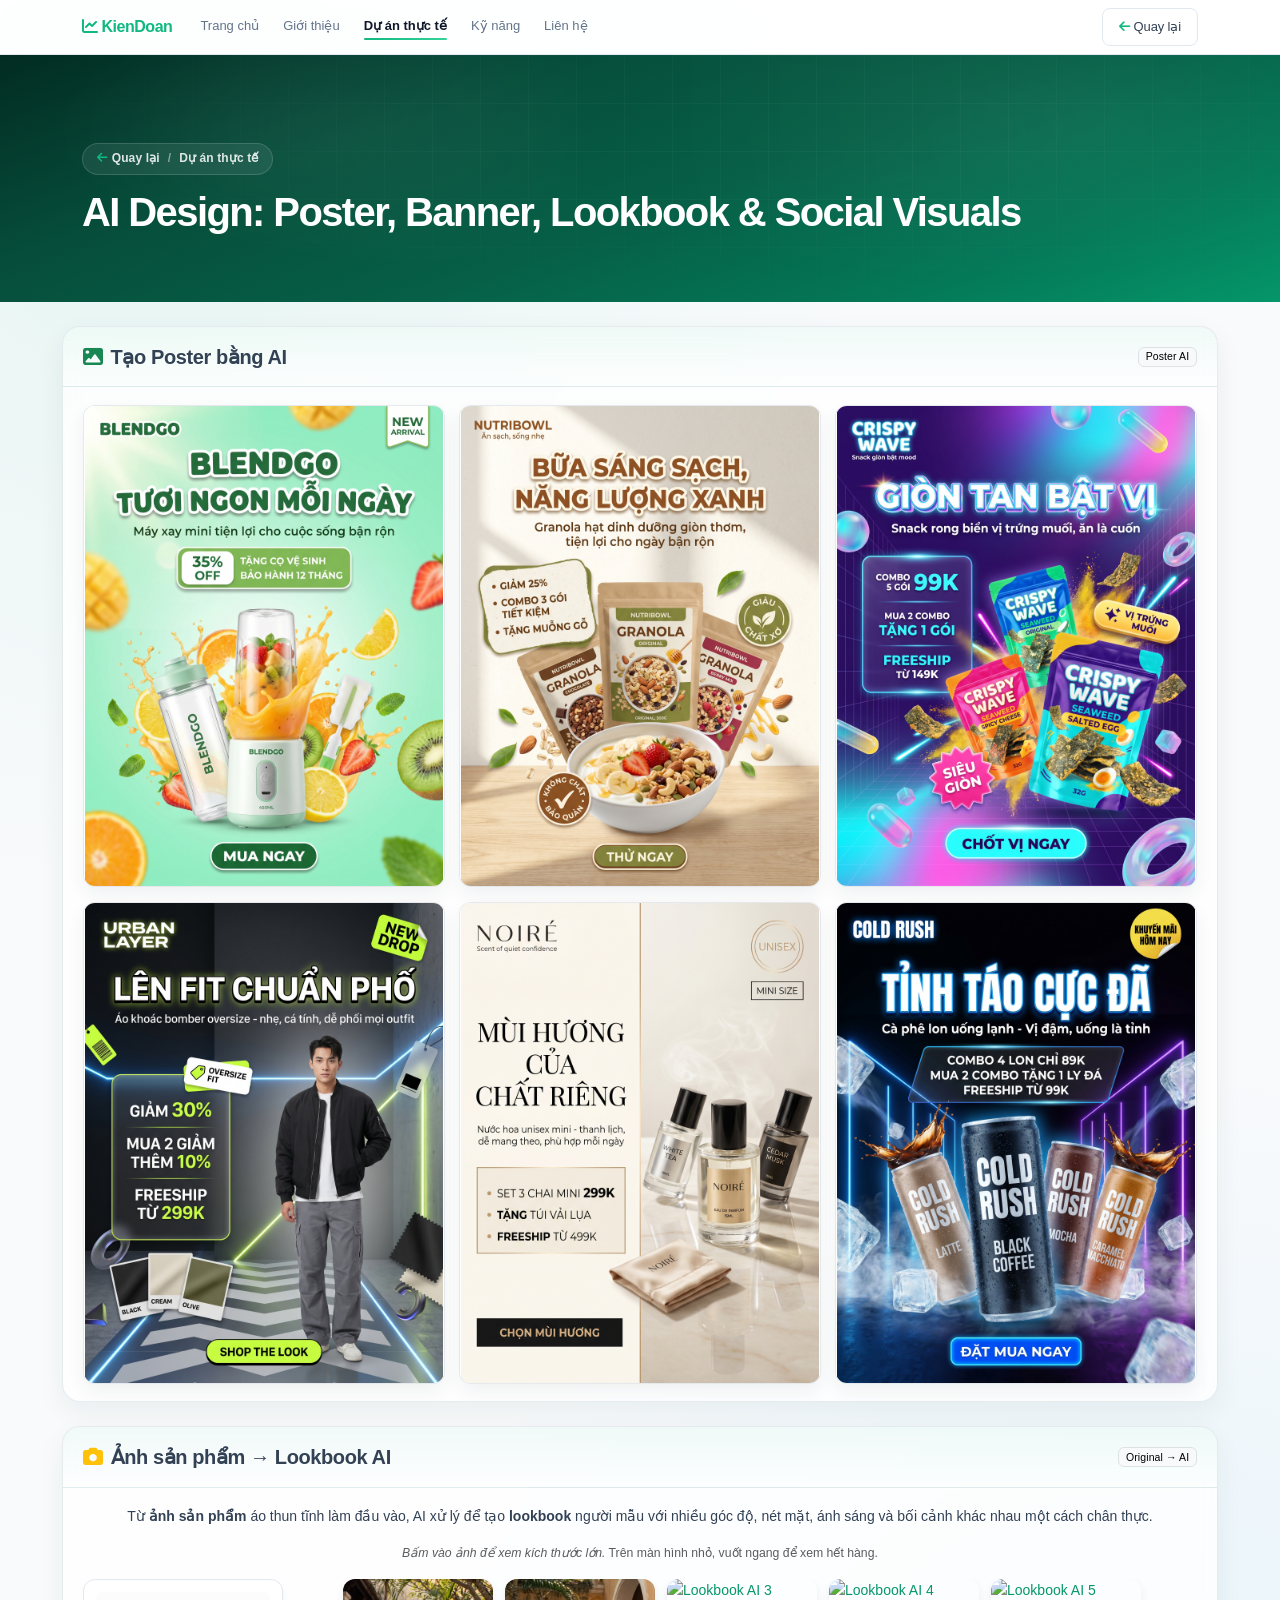
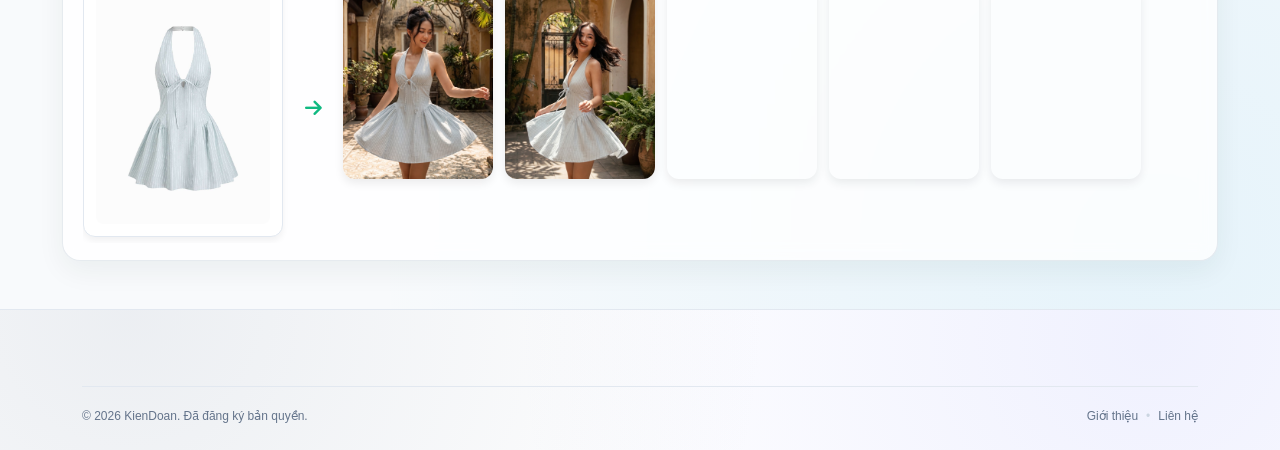
==== commit c7ba6621: "Update case-study-ai.html" ====
--- a/case-study-ai.html
+++ b/case-study-ai.html
@@ -637,30 +637,6 @@
       line-height: 1.65;
     }
 
-    .pill-row {
-      display: flex;
-      flex-wrap: wrap;
-      gap: .5rem;
-      margin-top: 1.25rem;
-    }
-
-    .pill {
-      display: inline-flex;
-      align-items: center;
-      gap: .4rem;
-      padding: .4rem .75rem;
-      border-radius: 999px;
-      background: rgba(255, 255, 255, .08);
-      border: 1px solid rgba(255, 255, 255, .14);
-      color: rgba(255, 255, 255, .85);
-      font-size: .75rem;
-      font-weight: 650;
-    }
-
-    .pill i {
-      opacity: .9;
-    }
-
     .kpi-card {
       border: 1px solid rgba(16, 185, 129, .20);
       border-radius: 16px;
@@ -805,62 +781,31 @@
       padding: 1.1rem 1.25rem;
     }
 
-    .design-category-grid {
-      display: grid;
-      grid-template-columns: repeat(5, minmax(0, 1fr));
-      gap: .75rem;
-    }
-
-    .design-category-card {
-      border: 1px solid rgba(148, 163, 184, 0.24);
-      border-radius: 14px;
-      background: linear-gradient(180deg, rgba(248, 250, 252, 0.92), #fff);
-      padding: .75rem;
-      display: flex;
-      align-items: center;
-      gap: .65rem;
-      box-shadow: 0 10px 20px rgba(2, 44, 34, 0.05);
-    }
-
-    .design-category-icon {
-      width: 38px;
-      height: 38px;
-      border-radius: 12px;
-      background: rgba(16, 185, 129, .12);
-      color: var(--primary-700);
-      display: inline-flex;
-      align-items: center;
-      justify-content: center;
-      flex: 0 0 auto;
-    }
-
-    .design-category-title {
-      margin: 0;
-      color: var(--gray-900);
-      font-size: .9rem;
-      font-weight: 850;
-      letter-spacing: -.01em;
-      line-height: 1.25;
-    }
-
     .poster-ai-grid {
       display: grid;
-      grid-template-columns: repeat(6, minmax(0, 1fr));
-      gap: .65rem;
+      grid-template-columns: repeat(3, minmax(0, 1fr));
+      gap: .9rem;
     }
 
     .poster-ai-card {
       border: 1px solid rgba(148, 163, 184, 0.24);
-      border-radius: 10px;
+      border-radius: 12px;
       overflow: hidden;
       background: #fff;
+      aspect-ratio: 3 / 4;
       box-shadow: 0 8px 18px rgba(2, 44, 34, 0.06);
+    }
+
+    .poster-ai-card a {
+      width: 100%;
+      height: 100%;
     }
 
     .poster-ai-card img {
       width: 100%;
-      aspect-ratio: 3 / 4;
-      object-fit: cover;
+      height: 100%;
+      object-fit: contain;
+      background: #fff;
       display: block;
       transition: transform 220ms ease;
     }
@@ -1060,7 +1005,6 @@
       .ba-grid,
       .ba-metric-grid,
       .result-grid,
-      .design-category-grid,
       .poster-ai-grid {
         grid-template-columns: 1fr;
       }
@@ -1094,15 +1038,6 @@
         height: 2px;
       }
 
-      .pill-row {
-        gap: .38rem;
-      }
-
-      .pill {
-        font-size: .68rem;
-        padding: .33rem .58rem;
-      }
-
       .kpi-note {
         font-size: .72rem;
       }
@@ -1125,17 +1060,12 @@
         display: none;
       }
 
-      .design-category-grid {
-        grid-template-columns: repeat(2, minmax(0, 1fr));
-      }
-
       .poster-ai-grid {
         grid-template-columns: repeat(2, minmax(0, 1fr));
       }
     }
 
     @media (max-width: 575.98px) {
-      .design-category-grid,
       .poster-ai-grid {
         grid-template-columns: 1fr;
       }
@@ -1242,52 +1172,12 @@
       </div>
       <h1 class="case-title" style="font-size: clamp(1.8rem, 4vw, 2.5rem);">AI Design: Poster, Banner, Lookbook & Social Visuals</h1>
 
-      <div class="pill-row">
-        <span class="pill"><i class="fas fa-robot"></i>AI Specialist</span>
-        <span class="pill"><i class="fas fa-image"></i>Poster</span>
-        <span class="pill"><i class="fas fa-panorama"></i>Banner</span>
-        <span class="pill"><i class="fas fa-camera"></i>Lookbook</span>
-        <span class="pill"><i class="fas fa-lightbulb"></i>Visual Concept</span>
-        <span class="pill"><i class="fas fa-share-nodes"></i>Social Media Visuals</span>
-        <span class="pill"><i class="fas fa-wand-magic-sparkles"></i>Generative AI</span>
-      </div>
     </div>
   </header>
 
   <main class="container pb-5" style="max-width:1180px;">
     <div class="case-layout" style="grid-template-columns: 1fr;">
       <div class="case-content">
-        <div class="case-panel mt-4 case-section reveal-item" id="design-scope">
-          <div class="case-panel-head">
-            <h5 class="case-panel-title"><i class="fas fa-layer-group me-2 text-success"></i>Danh mục thiết kế</h5>
-            <span class="badge text-bg-light border">AI Creative</span>
-          </div>
-          <div class="case-panel-body">
-            <div class="design-category-grid" aria-label="Danh mục thiết kế AI">
-              <article class="design-category-card">
-                <span class="design-category-icon"><i class="fas fa-image"></i></span>
-                <h6 class="design-category-title">Poster</h6>
-              </article>
-              <article class="design-category-card">
-                <span class="design-category-icon"><i class="fas fa-panorama"></i></span>
-                <h6 class="design-category-title">Banner</h6>
-              </article>
-              <article class="design-category-card">
-                <span class="design-category-icon"><i class="fas fa-camera"></i></span>
-                <h6 class="design-category-title">Lookbook</h6>
-              </article>
-              <article class="design-category-card">
-                <span class="design-category-icon"><i class="fas fa-lightbulb"></i></span>
-                <h6 class="design-category-title">Visual Concept</h6>
-              </article>
-              <article class="design-category-card">
-                <span class="design-category-icon"><i class="fas fa-share-nodes"></i></span>
-                <h6 class="design-category-title">Social Media Visuals</h6>
-              </article>
-            </div>
-          </div>
-        </div>
-
         <div class="case-panel mt-4 case-section reveal-item" id="ai-poster">
           <div class="case-panel-head">
             <h5 class="case-panel-title"><i class="fas fa-image me-2 text-success"></i>Tạo Poster bằng AI</h5>
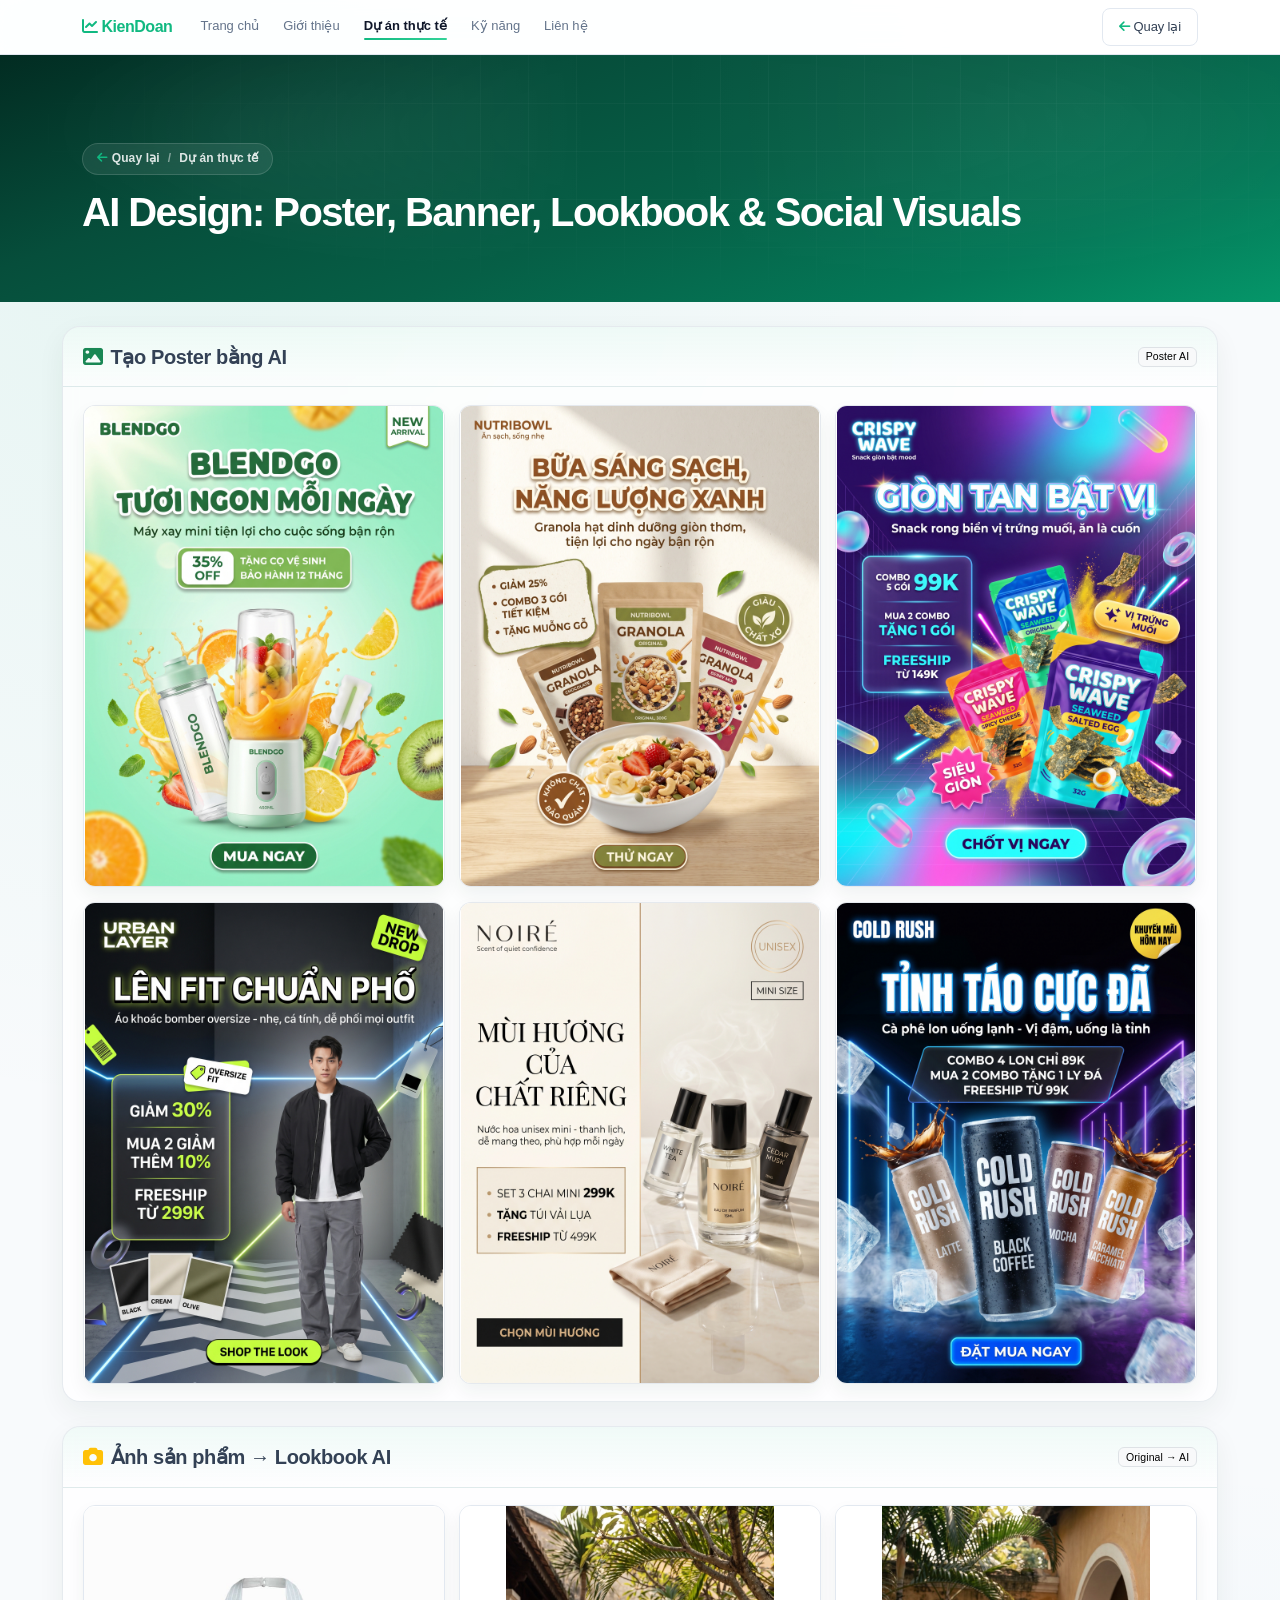
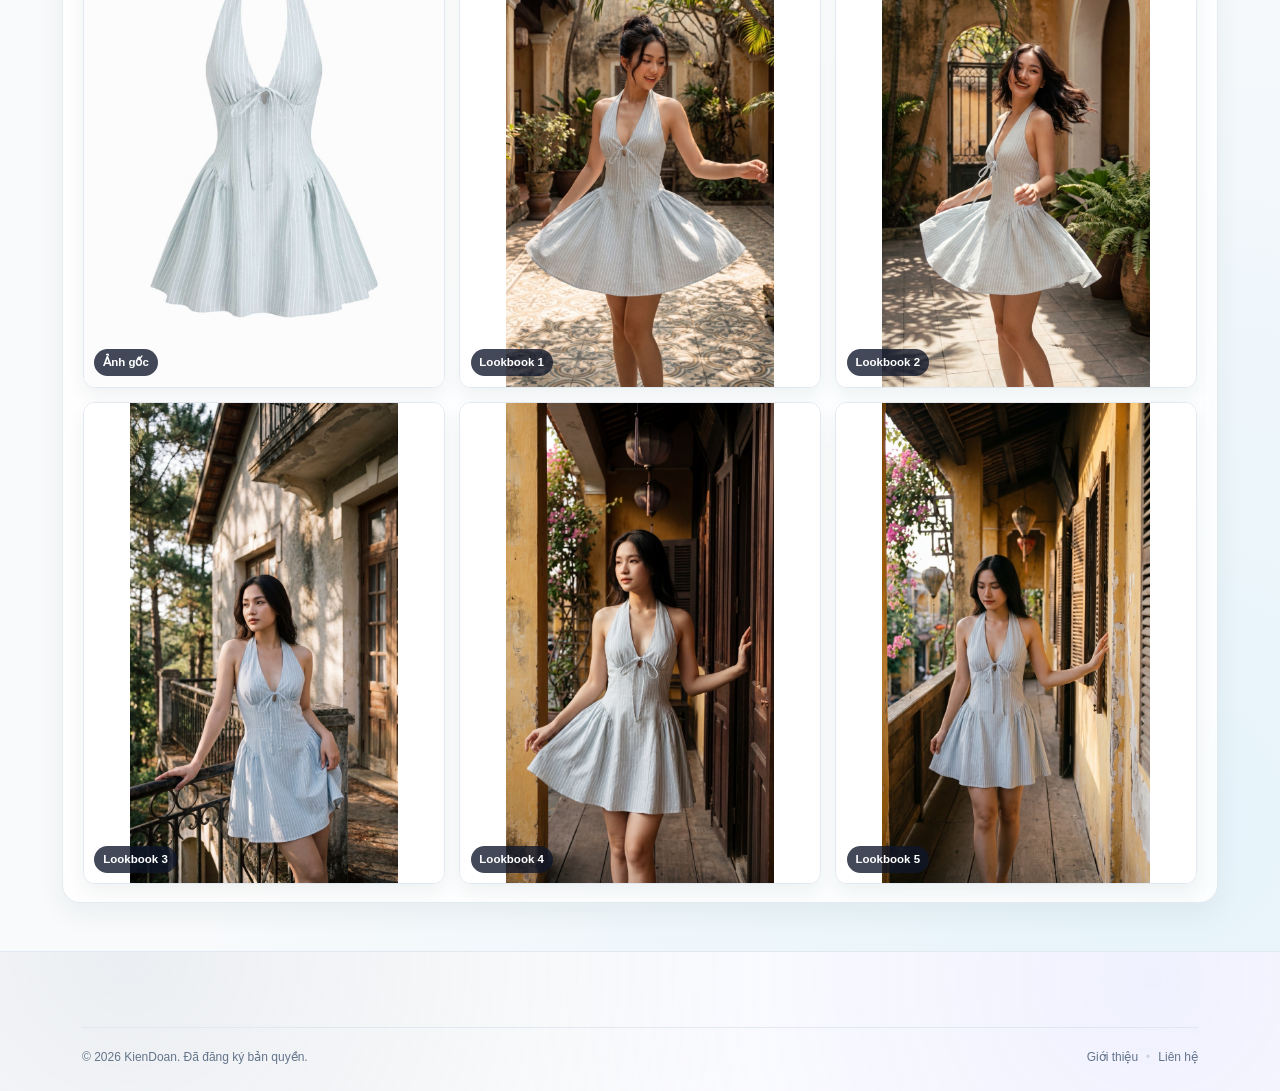
==== commit a69e26a2: "Update case-study-ai.html" ====
--- a/case-study-ai.html
+++ b/case-study-ai.html
@@ -1005,7 +1005,8 @@
       .ba-grid,
       .ba-metric-grid,
       .result-grid,
-      .poster-ai-grid {
+      .poster-ai-grid,
+      .lookbook-library-grid {
         grid-template-columns: 1fr;
       }
 
@@ -1060,82 +1061,76 @@
         display: none;
       }
 
-      .poster-ai-grid {
+      .poster-ai-grid,
+      .lookbook-library-grid {
         grid-template-columns: repeat(2, minmax(0, 1fr));
       }
     }
 
     @media (max-width: 575.98px) {
-      .poster-ai-grid {
+      .poster-ai-grid,
+      .lookbook-library-grid {
         grid-template-columns: 1fr;
       }
     }
 
-    /* Ảnh sản phẩm → Lookbook AI: cùng một hàng ngang (cuộn ngang khi cần) */
-    .ai-pl-strip {
-      display: flex;
-      flex-direction: row;
-      flex-wrap: nowrap;
-      align-items: stretch;
-      gap: 0.75rem;
-      overflow-x: auto;
-      overflow-y: hidden;
-      padding-bottom: 0.35rem;
-      -webkit-overflow-scrolling: touch;
-      scrollbar-width: thin;
-    }
-
-    .ai-pl-strip > * {
-      flex: 0 0 auto;
-    }
-
-    .ai-pl-product {
-      width: min(200px, 46vw);
+    .lookbook-library-grid {
+      display: grid;
+      grid-template-columns: repeat(3, minmax(0, 1fr));
+      gap: .9rem;
+    }
+
+    .lookbook-library-card {
+      position: relative;
       border: 1px solid #e2e8f0;
       border-radius: 12px;
-      padding: 12px;
+      overflow: hidden;
       background: #fff;
-      box-shadow: 0 4px 6px rgba(0, 0, 0, 0.05);
-      display: flex;
-      align-items: center;
-      justify-content: center;
-      align-self: center;
-    }
-
-    .ai-pl-product img {
+      aspect-ratio: 3 / 4;
+      box-shadow: 0 8px 18px rgba(2, 44, 34, 0.06);
+    }
+
+    .lookbook-library-card a {
       width: 100%;
-      height: auto;
-      border-radius: 8px;
+      height: 100%;
+    }
+
+    .lookbook-library-card img {
+      width: 100%;
+      height: 100%;
+      object-fit: contain;
+      background: #fff;
       display: block;
-    }
-
-    .ai-pl-arrow {
-      width: 36px;
-      display: flex;
-      align-items: center;
-      justify-content: center;
-      align-self: center;
-      color: #8b5cf6;
-      font-size: 1.2rem;
-    }
-
-    .ai-pl-thumb {
-      width: min(150px, 42vw);
-    }
-
-    .ai-pl-thumb a {
-      border-radius: 12px;
-      overflow: hidden;
-      display: block;
-      box-shadow: 0 4px 10px rgba(0, 0, 0, 0.08);
-    }
-
-    .ai-pl-thumb img {
-      width: 100%;
-      height: auto;
-      aspect-ratio: 3/4;
-      object-fit: cover;
-      display: block;
+      transition: transform 220ms ease;
+    }
+
+    .lookbook-library-card:hover img {
+      transform: scale(1.018);
+    }
+
+    .lookbook-library-label {
+      position: absolute;
+      left: .65rem;
+      bottom: .65rem;
+      padding: .28rem .55rem;
+      border-radius: 999px;
+      background: rgba(15, 23, 42, .78);
+      color: #fff;
+      font-size: .72rem;
+      font-weight: 750;
+      pointer-events: none;
+    }
+
+    @media (max-width: 1200px) {
+      .lookbook-library-grid {
+        grid-template-columns: repeat(2, minmax(0, 1fr));
+      }
+    }
+
+    @media (max-width: 575.98px) {
+      .lookbook-library-grid {
+        grid-template-columns: 1fr;
+      }
     }
   </style>
 </head>
@@ -1226,41 +1221,43 @@
             <span class="badge text-bg-light border">Original → AI</span>
           </div>
           <div class="case-panel-body">
-            <p class="mb-3 text-center">Từ <strong>ảnh sản phẩm</strong> áo thun tĩnh làm đầu vào, AI xử lý để tạo <strong>lookbook</strong> người mẫu với nhiều góc độ, nét mặt, ánh sáng và bối cảnh khác nhau một cách chân thực.</p>
-            <p class="small text-muted text-center mb-3"><em>Bấm vào ảnh để xem kích thước lớn.</em> Trên màn hình nhỏ, vuốt ngang để xem hết hàng.</p>
-
-            <div class="ai-pl-strip" role="region" aria-label="Ảnh sản phẩm và lookbook AI trên một hàng">
-              <div class="ai-pl-product">
-                <a href="assets/img/products/PRODUCT.jpeg" data-lightbox-image="assets/img/products/PRODUCT.jpeg" class="case-figure-link">
-                  <img src="assets/img/products/PRODUCT.jpeg" alt="Ảnh sản phẩm gốc">
+            <div class="lookbook-library-grid" aria-label="Ảnh sản phẩm gốc và lookbook AI">
+              <article class="lookbook-library-card">
+                <a href="assets/img/products/vay/PRODUCT.jpeg" data-lightbox-image="assets/img/products/vay/PRODUCT.jpeg" class="case-figure-link">
+                  <img src="assets/img/products/vay/PRODUCT.jpeg" alt="Ảnh sản phẩm gốc">
                 </a>
-              </div>
-              <div class="ai-pl-arrow" aria-hidden="true"><i class="fas fa-arrow-right"></i></div>
-              <div class="ai-pl-thumb">
-                <a href="assets/img/products/High_fashion_editorial_portrait,_capturing_202605111205.jpeg" data-lightbox-image="assets/img/products/High_fashion_editorial_portrait,_capturing_202605111205.jpeg" class="case-figure-link">
-                  <img src="assets/img/products/High_fashion_editorial_portrait,_capturing_202605111205.jpeg" alt="Lookbook AI 1">
+                <span class="lookbook-library-label">Ảnh gốc</span>
+              </article>
+              <article class="lookbook-library-card">
+                <a href="assets/img/products/vay/High_fashion_editorial_portrait,_capturing_202605111205.jpeg" data-lightbox-image="assets/img/products/vay/High_fashion_editorial_portrait,_capturing_202605111205.jpeg" class="case-figure-link">
+                  <img src="assets/img/products/vay/High_fashion_editorial_portrait,_capturing_202605111205.jpeg" alt="Lookbook AI 1">
                 </a>
-              </div>
-              <div class="ai-pl-thumb">
-                <a href="assets/img/products/High_fashion_editorial_portrait,_capturing_202605111205-2.jpeg" data-lightbox-image="assets/img/products/High_fashion_editorial_portrait,_capturing_202605111205-2.jpeg" class="case-figure-link">
-                  <img src="assets/img/products/High_fashion_editorial_portrait,_capturing_202605111205-2.jpeg" alt="Lookbook AI 2">
+                <span class="lookbook-library-label">Lookbook 1</span>
+              </article>
+              <article class="lookbook-library-card">
+                <a href="assets/img/products/vay/High_fashion_editorial_portrait,_capturing_202605111205-2.jpeg" data-lightbox-image="assets/img/products/vay/High_fashion_editorial_portrait,_capturing_202605111205-2.jpeg" class="case-figure-link">
+                  <img src="assets/img/products/vay/High_fashion_editorial_portrait,_capturing_202605111205-2.jpeg" alt="Lookbook AI 2">
                 </a>
-              </div>
-              <div class="ai-pl-thumb">
-                <a href="assets/img/products/Người_mẫu_nữ_Việt_Nam_202605111206.jpeg" data-lightbox-image="assets/img/products/Người_mẫu_nữ_Việt_Nam_202605111206.jpeg" class="case-figure-link">
-                  <img src="assets/img/products/Người_mẫu_nữ_Việt_Nam_202605111206.jpeg" alt="Lookbook AI 3">
+                <span class="lookbook-library-label">Lookbook 2</span>
+              </article>
+              <article class="lookbook-library-card">
+                <a href="assets/img/products/vay/Người_mẫu_nữ_Việt_Nam_202605111206.jpeg" data-lightbox-image="assets/img/products/vay/Người_mẫu_nữ_Việt_Nam_202605111206.jpeg" class="case-figure-link">
+                  <img src="assets/img/products/vay/Người_mẫu_nữ_Việt_Nam_202605111206.jpeg" alt="Lookbook AI 3">
                 </a>
-              </div>
-              <div class="ai-pl-thumb">
-                <a href="assets/img/products/Người_mẫu_nữ_Việt_Nam_202605111207.jpeg" data-lightbox-image="assets/img/products/Người_mẫu_nữ_Việt_Nam_202605111207.jpeg" class="case-figure-link">
-                  <img src="assets/img/products/Người_mẫu_nữ_Việt_Nam_202605111207.jpeg" alt="Lookbook AI 4">
+                <span class="lookbook-library-label">Lookbook 3</span>
+              </article>
+              <article class="lookbook-library-card">
+                <a href="assets/img/products/vay/Người_mẫu_nữ_Việt_Nam_202605111207.jpeg" data-lightbox-image="assets/img/products/vay/Người_mẫu_nữ_Việt_Nam_202605111207.jpeg" class="case-figure-link">
+                  <img src="assets/img/products/vay/Người_mẫu_nữ_Việt_Nam_202605111207.jpeg" alt="Lookbook AI 4">
                 </a>
-              </div>
-              <div class="ai-pl-thumb">
-                <a href="assets/img/products/Người_mẫu_nữ_Việt_Nam_202605111207-2.jpeg" data-lightbox-image="assets/img/products/Người_mẫu_nữ_Việt_Nam_202605111207-2.jpeg" class="case-figure-link">
-                  <img src="assets/img/products/Người_mẫu_nữ_Việt_Nam_202605111207-2.jpeg" alt="Lookbook AI 5">
+                <span class="lookbook-library-label">Lookbook 4</span>
+              </article>
+              <article class="lookbook-library-card">
+                <a href="assets/img/products/vay/Người_mẫu_nữ_Việt_Nam_202605111207-2.jpeg" data-lightbox-image="assets/img/products/vay/Người_mẫu_nữ_Việt_Nam_202605111207-2.jpeg" class="case-figure-link">
+                  <img src="assets/img/products/vay/Người_mẫu_nữ_Việt_Nam_202605111207-2.jpeg" alt="Lookbook AI 5">
                 </a>
-              </div>
+                <span class="lookbook-library-label">Lookbook 5</span>
+              </article>
             </div>
           </div>
         </div>
